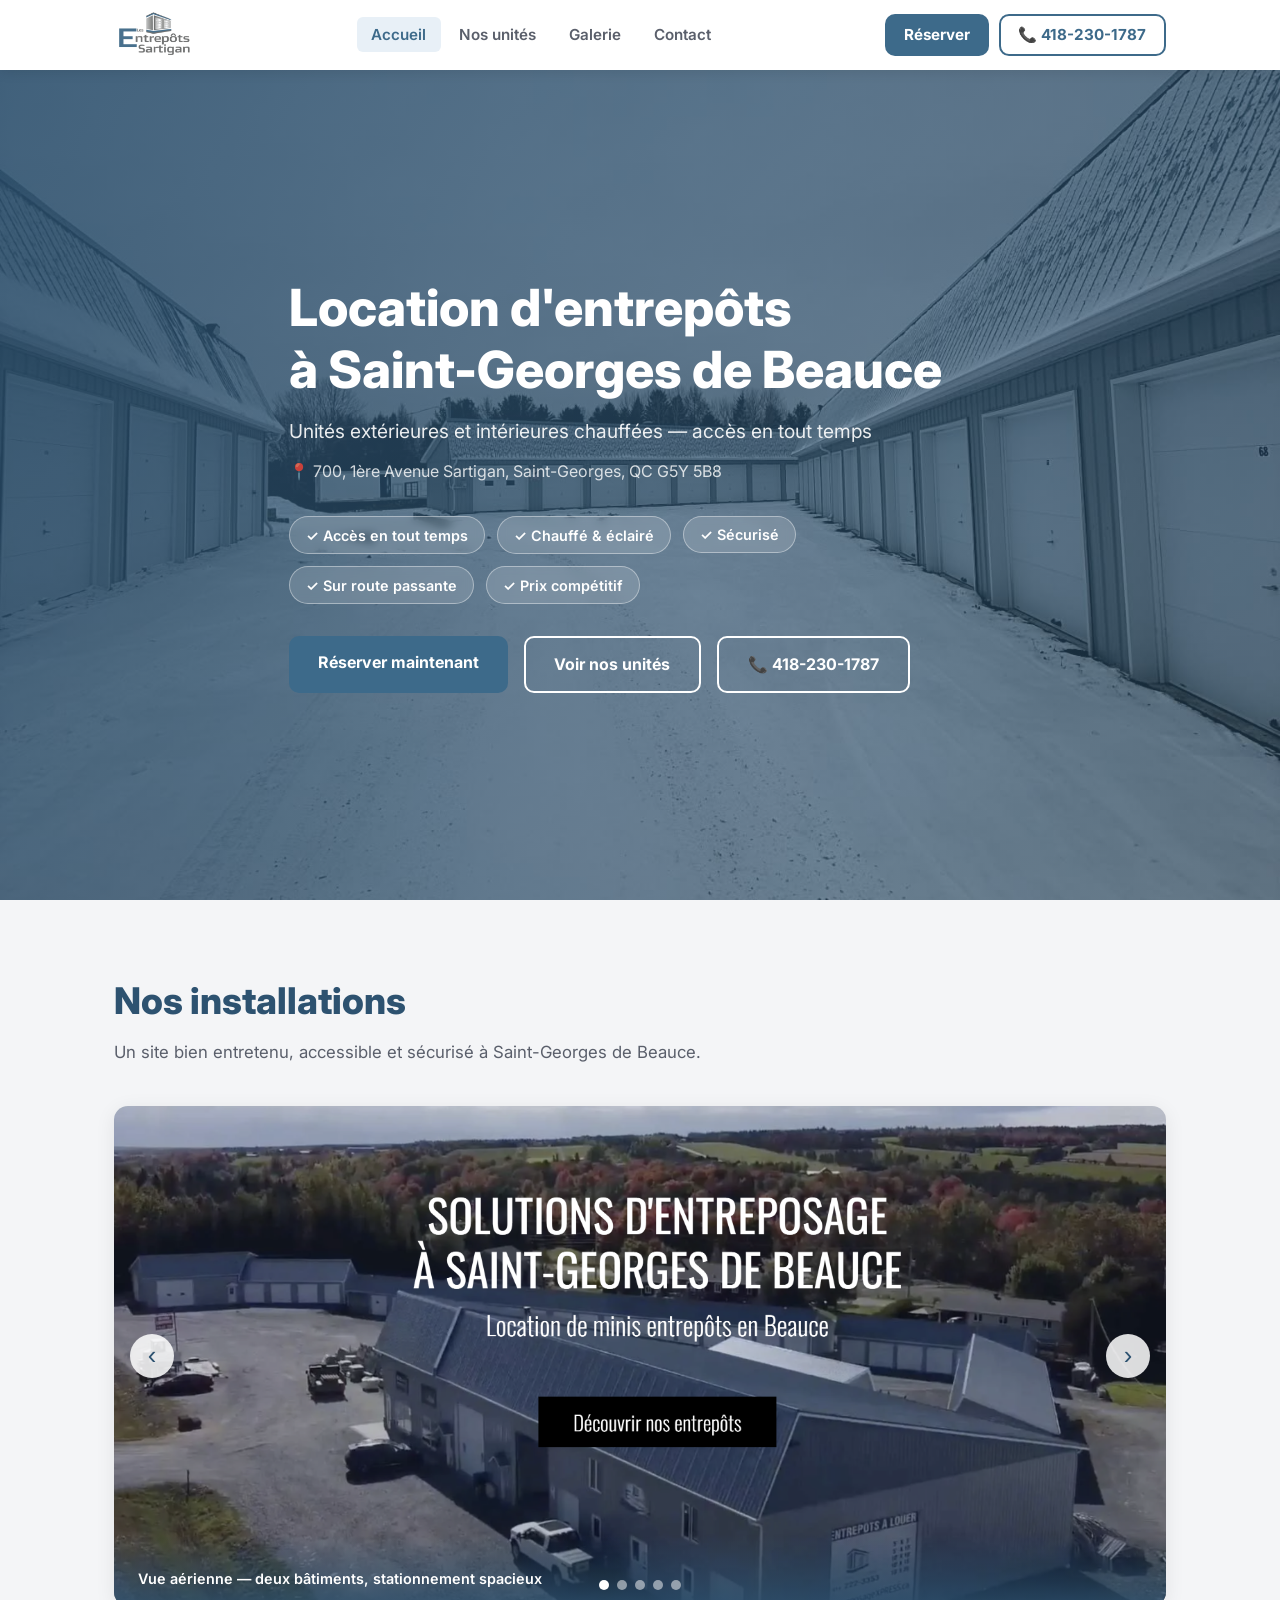
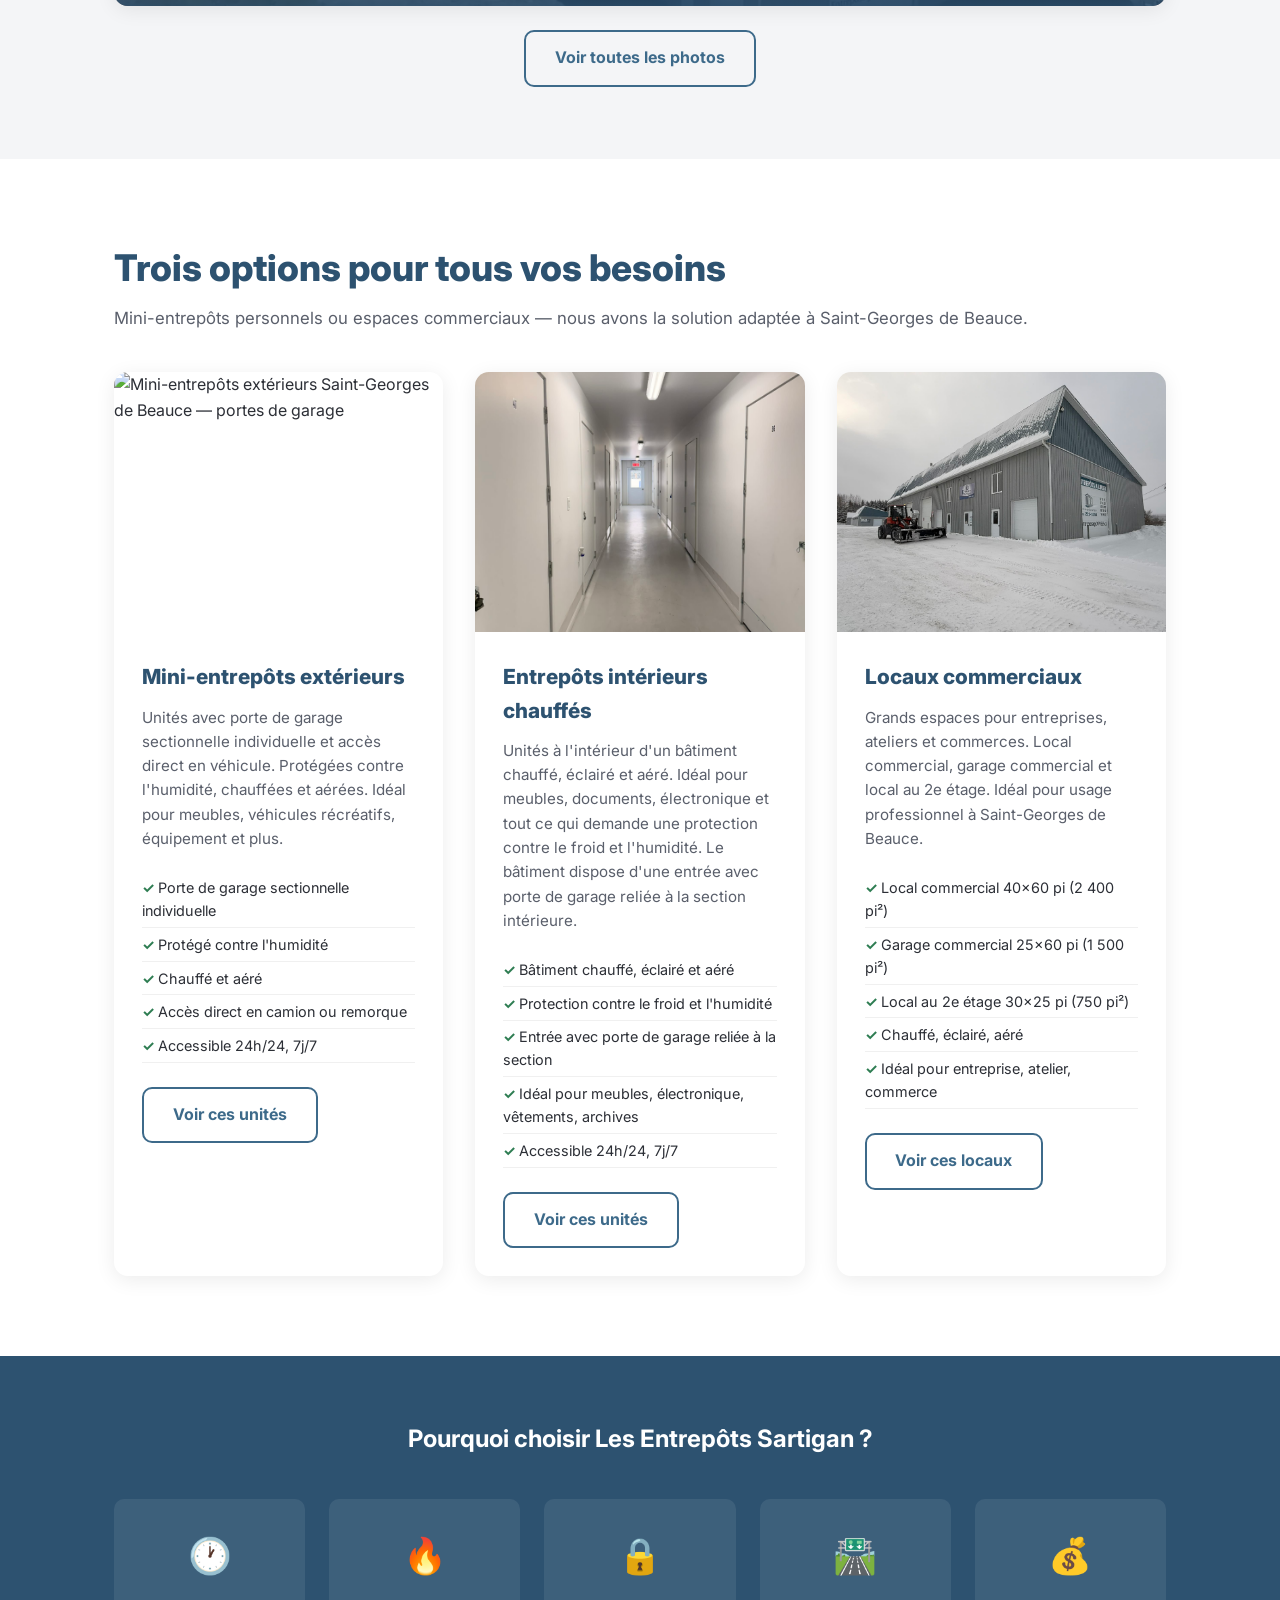
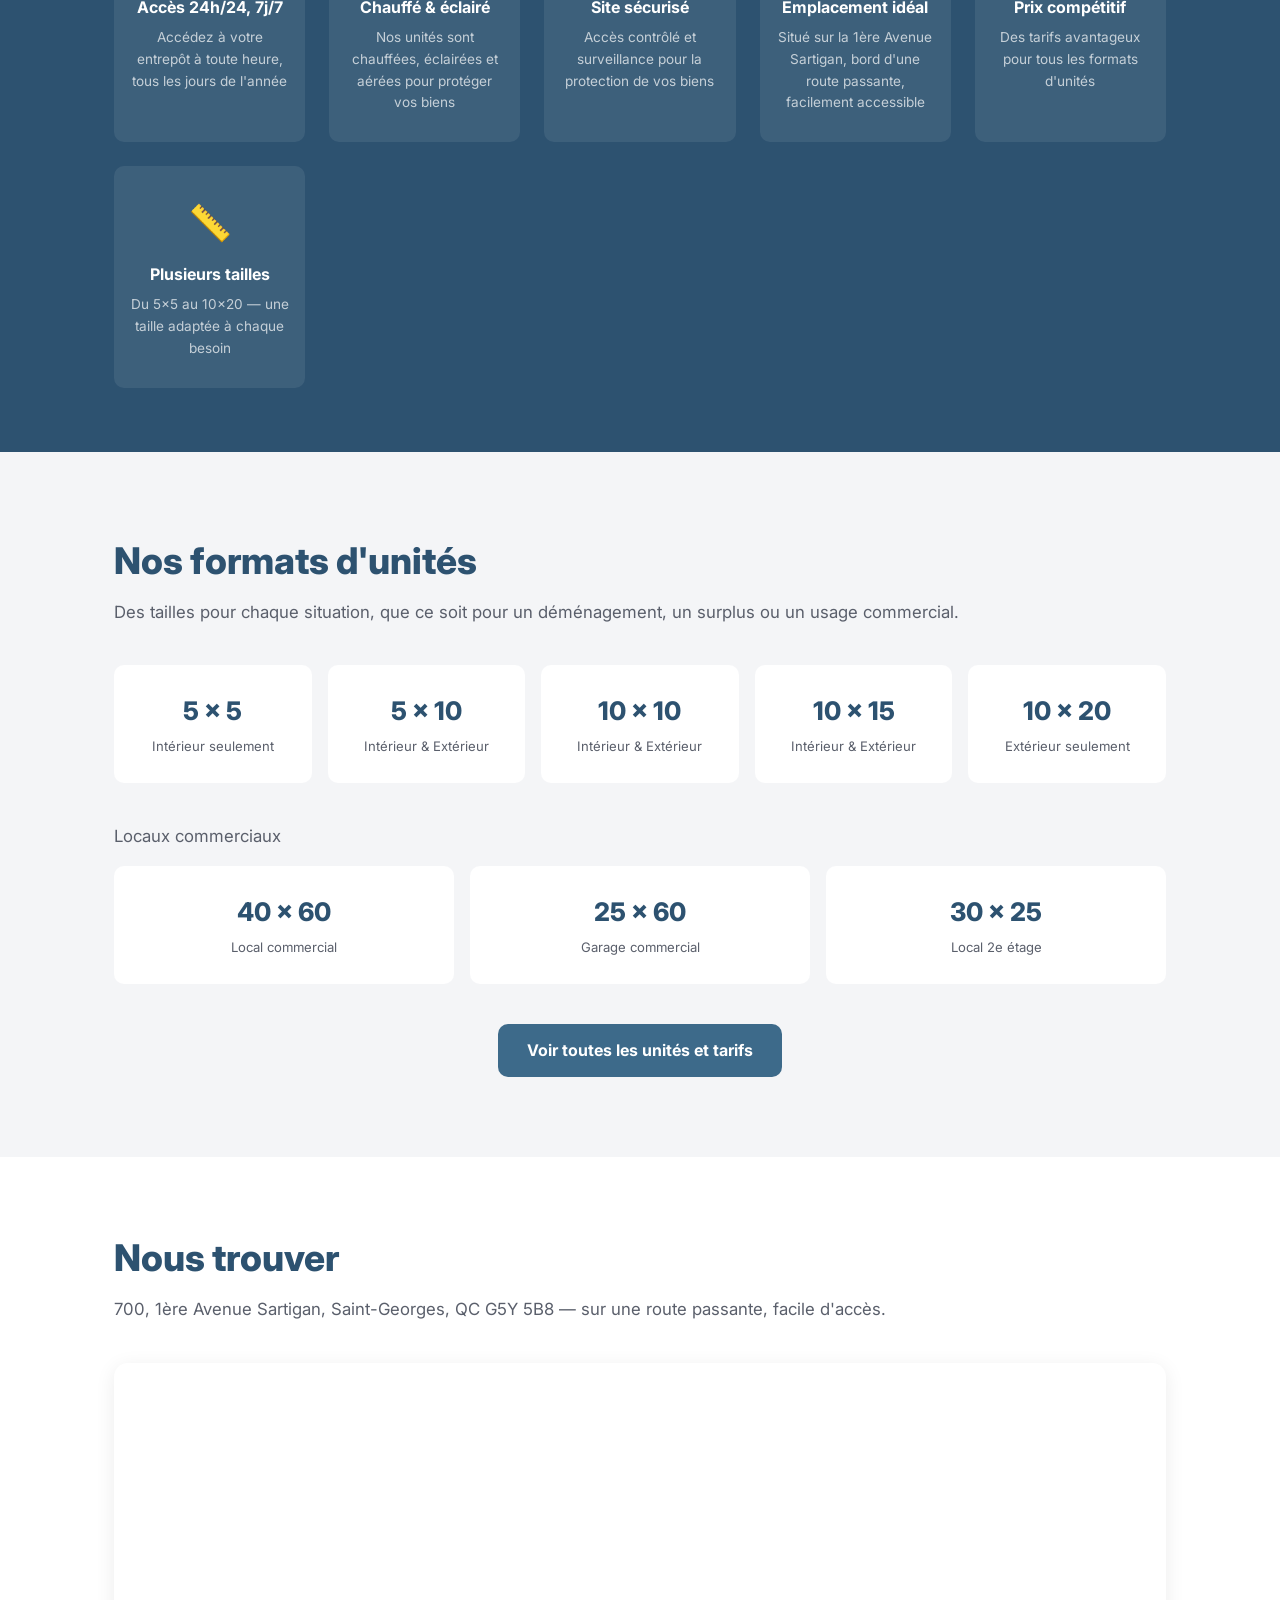
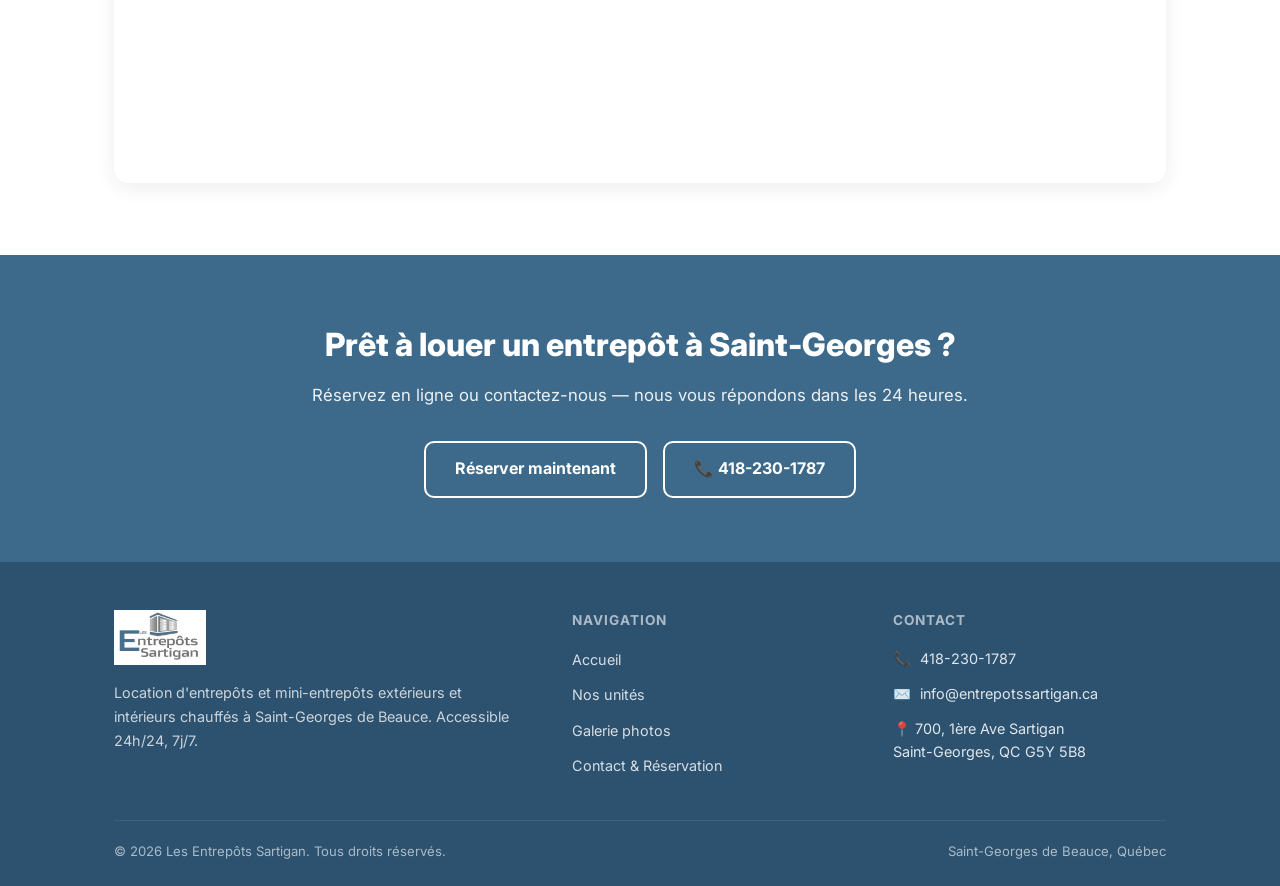
==== index.html @ 5867a17f "Update index.html" ====
<!DOCTYPE html>
<html lang="fr">
<head>
  <meta charset="UTF-8">
  <meta name="viewport" content="width=device-width, initial-scale=1.0">
  <title>Entrepôts à louer Saint-Georges de Beauce | Les Entrepôts Sartigan</title>
  <meta name="description" content="Location d'entrepôts et mini-entrepôts à Saint-Georges de Beauce. Unités extérieures et intérieures chauffées, accessibles 24h/24, 7j/7. Appelez le 418-230-1787.">
  <meta name="keywords" content="entrepôt Saint-Georges, mini entrepôt Beauce, entreposage Saint-Georges de Beauce, location entrepôt Beauce, self-storage Beauce, entrepôt chauffé Beauce">
  <script type="application/ld+json">
  {"@context":"https://schema.org","@type":"SelfStorage","name":"Les Entrepôts Sartigan","description":"Location d'entrepôts et mini-entrepôts extérieurs et intérieurs chauffés à Saint-Georges de Beauce, accessibles 24h/24.","url":"https://www.entrepotssartigan.ca","telephone":"+14182301787","email":"info@entrepotssartigan.ca","address":{"@type":"PostalAddress","streetAddress":"700, 1ère Avenue Sartigan","addressLocality":"Saint-Georges","addressRegion":"QC","postalCode":"G5Y 5B8","addressCountry":"CA"},"openingHoursSpecification":{"@type":"OpeningHoursSpecification","dayOfWeek":["Monday","Tuesday","Wednesday","Thursday","Friday","Saturday","Sunday"],"opens":"00:00","closes":"23:59"}}
  </script>
  <link rel="stylesheet" href="style.css">
  <link rel="preconnect" href="https://fonts.googleapis.com">
  <link href="https://fonts.googleapis.com/css2?family=Inter:wght@400;600;700;800&display=swap" rel="stylesheet">
</head>
<body>

<header>
  <nav class="navbar">
    <div class="container nav-inner">
      <a href="index.html"><img src="images/Logo.png" alt="Les Entrepôts Sartigan" class="logo"></a>
      <ul class="nav-links">
        <li><a href="index.html" class="active">Accueil</a></li>
        <li><a href="unites.html">Nos unités</a></li>
        <li><a href="galerie.html">Galerie</a></li>
        <li><a href="contact.html">Contact</a></li>
      </ul>
      <div class="nav-actions">
        <a href="reserver.html" class="btn-reserver">Réserver</a>
        <a href="tel:4182301787" class="btn-phone">📞 418-230-1787</a>
      </div>
    </div>
  </nav>
</header>

<!-- HERO -->
<section class="hero" style="background-image: url('images/entrepots-exterieurs.jpg')">
  <div class="hero-overlay"></div>
  <div class="container hero-content">
    <h1>Location d'entrepôts<br>à Saint-Georges de Beauce</h1>
    <p class="hero-sub">Unités extérieures et intérieures chauffées — accès en tout temps</p>
    <p class="hero-address">📍 700, 1ère Avenue Sartigan, Saint-Georges, QC G5Y 5B8</p>
    <div class="hero-badges">
      <span class="hero-badge">✓ Accès en tout temps</span>
      <span class="hero-badge">✓ Chauffé &amp; éclairé</span>
      <span class="hero-badge">✓ Sécurisé</span>
      <span class="hero-badge">✓ Sur route passante</span>
      <span class="hero-badge">✓ Prix compétitif</span>
    </div>
    <div class="hero-cta">
      <a href="reserver.html" class="btn btn-primary">Réserver maintenant</a>
      <a href="unites.html" class="btn btn-secondary">Voir nos unités</a>
      <a href="tel:4182301787" class="btn btn-secondary">📞 418-230-1787</a>
    </div>
  </div>
</section>

<!-- DIAPORAMA INSTALLATIONS -->
<section class="apercu-photos">
  <div class="container">
    <h2 class="section-title">Nos installations</h2>
    <p class="section-sub">Un site bien entretenu, accessible et sécurisé à Saint-Georges de Beauce.</p>
    <div class="slideshow">
      <div class="slideshow-track">
        <div class="slide active">
          <img src="images/batiment-drone.jpg" alt="Vue aérienne des Entrepôts Sartigan">
          <div class="slide-legende">Vue aérienne — deux bâtiments, stationnement spacieux</div>
        </div>
        <div class="slide">
          <img src="images/batiment-ete.jpg" alt="Entrepôts Sartigan extérieur été">
          <div class="slide-legende">Façade principale — portes de garage individuelles</div>
        </div>
        <div class="slide">
          <img src="images/batiment-hiver.jpg" alt="Entrepôts Sartigan hiver">
          <div class="slide-legende">Accès 24h/24, 7j/7</div>
        </div>
        <div class="slide">
          <img src="images/corridor-interieur.jpg" alt="Corridor intérieur entrepôts chauffés">
          <div class="slide-legende">Corridor intérieur — entrepôts chauffés et éclairés</div>
        </div>
        <div class="slide">
          <img src="images/entrepots-exterieurs.jpg" alt="Rangée de mini-entrepôts extérieurs">
          <div class="slide-legende">Rangée de mini-entrepôts extérieurs</div>
        </div>
      </div>
      <button class="slide-btn prev" aria-label="Photo précédente">&#8249;</button>
      <button class="slide-btn next" aria-label="Photo suivante">&#8250;</button>
      <div class="slide-dots">
        <span class="dot active"></span>
        <span class="dot"></span>
        <span class="dot"></span>
        <span class="dot"></span>
        <span class="dot"></span>
      </div>
    </div>
    <div style="text-align:center; margin-top:1.5rem;">
      <a href="galerie.html" class="btn btn-outline">Voir toutes les photos</a>
    </div>
  </div>
</section>

<!-- DEUX TYPES D'ENTREPÔTS -->
<section class="types-section">
  <div class="container">
    <h2 class="section-title">Trois options pour tous vos besoins</h2>
    <p class="section-sub">Mini-entrepôts personnels ou espaces commerciaux — nous avons la solution adaptée à Saint-Georges de Beauce.</p>
    <div class="types-grid" style="grid-template-columns: repeat(auto-fit, minmax(300px, 1fr))">

      <div class="type-card">
        <img src="images/batiment-ete.jpg" alt="Mini-entrepôts extérieurs Saint-Georges de Beauce — portes de garage">
        <div class="type-card-body">
          <h3>Mini-entrepôts extérieurs</h3>
          <p>Unités avec porte de garage sectionnelle individuelle et accès direct en véhicule. Protégées contre l'humidité, chauffées et aérées. Idéal pour meubles, véhicules récréatifs, équipement et plus.</p>
          <ul class="type-features">
            <li>Porte de garage sectionnelle individuelle</li>
            <li>Protégé contre l'humidité</li>
            <li>Chauffé et aéré</li>
            <li>Accès direct en camion ou remorque</li>
            <li>Accessible 24h/24, 7j/7</li>
          </ul>
          <a href="unites.html#exterieurs" class="btn btn-outline">Voir ces unités</a>
        </div>
      </div>

      <div class="type-card">
        <img src="images/entrepots-interieur.jpg" alt="Entrepôts intérieurs chauffés Saint-Georges de Beauce">
        <div class="type-card-body">
          <h3>Entrepôts intérieurs chauffés</h3>
          <p>Unités à l'intérieur d'un bâtiment chauffé, éclairé et aéré. Idéal pour meubles, documents, électronique et tout ce qui demande une protection contre le froid et l'humidité. Le bâtiment dispose d'une entrée avec porte de garage reliée à la section intérieure.</p>
          <ul class="type-features">
            <li>Bâtiment chauffé, éclairé et aéré</li>
            <li>Protection contre le froid et l'humidité</li>
            <li>Entrée avec porte de garage reliée à la section</li>
            <li>Idéal pour meubles, électronique, vêtements, archives</li>
            <li>Accessible 24h/24, 7j/7</li>
          </ul>
          <a href="unites.html#interieurs" class="btn btn-outline">Voir ces unités</a>
        </div>
      </div>

      <div class="type-card">
        <img src="images/batiment-commercial.jpg" alt="Locaux commerciaux Les Entrepôts Sartigan — Saint-Georges de Beauce">
        <div class="type-card-body">
          <h3>Locaux commerciaux</h3>
          <p>Grands espaces pour entreprises, ateliers et commerces. Local commercial, garage commercial et local au 2e étage. Idéal pour usage professionnel à Saint-Georges de Beauce.</p>
          <ul class="type-features">
            <li>Local commercial 40×60 pi (2 400 pi²)</li>
            <li>Garage commercial 25×60 pi (1 500 pi²)</li>
            <li>Local au 2e étage 30×25 pi (750 pi²)</li>
            <li>Chauffé, éclairé, aéré</li>
            <li>Idéal pour entreprise, atelier, commerce</li>
          </ul>
          <a href="unites.html#commerciaux" class="btn btn-outline">Voir ces locaux</a>
        </div>
      </div>

    </div>
  </div>
</section>

<!-- AVANTAGES -->
<section class="avantages">
  <p class="avantages-title">Pourquoi choisir Les Entrepôts Sartigan ?</p>
  <div class="container avantages-grid">
    <div class="avantage-item">
      <span class="avantage-icon">🕐</span>
      <h3>Accès 24h/24, 7j/7</h3>
      <p>Accédez à votre entrepôt à toute heure, tous les jours de l'année</p>
    </div>
    <div class="avantage-item">
      <span class="avantage-icon">🔥</span>
      <h3>Chauffé &amp; éclairé</h3>
      <p>Nos unités sont chauffées, éclairées et aérées pour protéger vos biens</p>
    </div>
    <div class="avantage-item">
      <span class="avantage-icon">🔒</span>
      <h3>Site sécurisé</h3>
      <p>Accès contrôlé et surveillance pour la protection de vos biens</p>
    </div>
    <div class="avantage-item">
      <span class="avantage-icon">🛣️</span>
      <h3>Emplacement idéal</h3>
      <p>Situé sur la 1ère Avenue Sartigan, bord d'une route passante, facilement accessible</p>
    </div>
    <div class="avantage-item">
      <span class="avantage-icon">💰</span>
      <h3>Prix compétitif</h3>
      <p>Des tarifs avantageux pour tous les formats d'unités</p>
    </div>
    <div class="avantage-item">
      <span class="avantage-icon">📏</span>
      <h3>Plusieurs tailles</h3>
      <p>Du 5×5 au 10×20 — une taille adaptée à chaque besoin</p>
    </div>
  </div>
</section>

<!-- APERÇU UNITÉS -->
<section class="apercu-unites">
  <div class="container">
    <h2 class="section-title">Nos formats d'unités</h2>
    <p class="section-sub">Des tailles pour chaque situation, que ce soit pour un déménagement, un surplus ou un usage commercial.</p>
    <div class="apercu-grid">
      <div class="apercu-card">
        <div class="taille">5 × 5</div>
        <div class="equiv">Intérieur seulement</div>
      </div>
      <div class="apercu-card">
        <div class="taille">5 × 10</div>
        <div class="equiv">Intérieur &amp; Extérieur</div>
      </div>
      <div class="apercu-card">
        <div class="taille">10 × 10</div>
        <div class="equiv">Intérieur &amp; Extérieur</div>
      </div>
      <div class="apercu-card">
        <div class="taille">10 × 15</div>
        <div class="equiv">Intérieur &amp; Extérieur</div>
      </div>
      <div class="apercu-card">
        <div class="taille">10 × 20</div>
        <div class="equiv">Extérieur seulement</div>
      </div>
    </div>

    <p class="section-sub" style="margin-top:2.5rem; margin-bottom:1rem;">Locaux commerciaux</p>
    <div class="apercu-grid">
      <div class="apercu-card">
        <div class="taille">40 × 60</div>
        <div class="equiv">Local commercial</div>
      </div>
      <div class="apercu-card">
        <div class="taille">25 × 60</div>
        <div class="equiv">Garage commercial</div>
      </div>
      <div class="apercu-card">
        <div class="taille">30 × 25</div>
        <div class="equiv">Local 2e étage</div>
      </div>
    </div>

    <div style="text-align:center; margin-top:2.5rem;">
      <a href="unites.html" class="btn btn-primary">Voir toutes les unités et tarifs</a>
    </div>
  </div>
</section>

<!-- CARTE -->
<section class="section-carte">
  <div class="container">
    <h2 class="section-title">Nous trouver</h2>
    <p class="section-sub">700, 1ère Avenue Sartigan, Saint-Georges, QC G5Y 5B8 — sur une route passante, facile d'accès.</p>
    <div class="map-container">
      <iframe
        title="Les Entrepôts Sartigan — 700 1ère Avenue Sartigan, Saint-Georges de Beauce"
        src="https://maps.google.com/maps?q=700+1ere+Avenue+Sartigan+Saint-Georges+Quebec&output=embed"
        width="100%" height="420" style="border:0;" allowfullscreen loading="lazy">
      </iframe>
    </div>
  </div>
</section>

<!-- CTA FINAL -->
<section class="cta-banner">
  <div class="container">
    <h2>Prêt à louer un entrepôt à Saint-Georges ?</h2>
    <p>Réservez en ligne ou contactez-nous — nous vous répondons dans les 24 heures.</p>
    <div class="cta-banner-btns">
      <a href="contact.html#reservation" class="btn btn-secondary">Réserver maintenant</a>
      <a href="tel:4182301787" class="btn btn-secondary">📞 418-230-1787</a>
    </div>
  </div>
</section>

<footer class="footer">
  <div class="container">
    <div class="footer-grid">
      <div>
        <img src="images/Logo.png" alt="Les Entrepôts Sartigan" class="footer-logo">
        <p class="footer-desc">Location d'entrepôts et mini-entrepôts extérieurs et intérieurs chauffés à Saint-Georges de Beauce. Accessible 24h/24, 7j/7.</p>
      </div>
      <div class="footer-col">
        <h4>Navigation</h4>
        <ul>
          <li><a href="index.html">Accueil</a></li>
          <li><a href="unites.html">Nos unités</a></li>
          <li><a href="galerie.html">Galerie photos</a></li>
          <li><a href="contact.html">Contact &amp; Réservation</a></li>
        </ul>
      </div>
      <div class="footer-col">
        <h4>Contact</h4>
        <div class="footer-contact-item">📞 <a href="tel:4182301787">418-230-1787</a></div>
        <div class="footer-contact-item">✉️ <a href="mailto:info@entrepotssartigan.ca">info@entrepotssartigan.ca</a></div>
        <div class="footer-contact-item">📍 700, 1ère Ave Sartigan<br>Saint-Georges, QC G5Y 5B8</div>
      </div>
    </div>
    <div class="footer-bottom">
      <span>© 2026 Les Entrepôts Sartigan. Tous droits réservés.</span>
      <span>Saint-Georges de Beauce, Québec</span>
    </div>
  </div>
</footer>

<script>
  // ---- DIAPORAMA ----
  const slides = document.querySelectorAll('.slide');
  const dots   = document.querySelectorAll('.dot');
  let current  = 0;
  let timer;

  function goTo(n) {
    slides[current].classList.remove('active');
    dots[current].classList.remove('active');
    current = (n + slides.length) % slides.length;
    slides[current].classList.add('active');
    dots[current].classList.add('active');
  }

  function autoPlay() {
    timer = setInterval(() => goTo(current + 1), 4500);
  }

  document.querySelector('.slide-btn.next').addEventListener('click', () => { clearInterval(timer); goTo(current + 1); autoPlay(); });
  document.querySelector('.slide-btn.prev').addEventListener('click', () => { clearInterval(timer); goTo(current - 1); autoPlay(); });
  dots.forEach((dot, i) => dot.addEventListener('click', () => { clearInterval(timer); goTo(i); autoPlay(); }));
  autoPlay();
</script>
</body>
</html>
---- style.css ----
/* ============================
   LES ENTREPÔTS SARTIGAN
   Couleurs: bleu #3d6a8a, gris #5a5f6b
   ============================ */

*, *::before, *::after { box-sizing: border-box; margin: 0; padding: 0; }

:root {
  --bleu:        #3d6a8a;
  --bleu-fonce:  #2d5270;
  --bleu-clair:  #e8f0f7;
  --gris:        #5a5f6b;
  --gris-clair:  #f4f5f7;
  --blanc:       #ffffff;
  --texte:       #2c2f36;
  --vert:        #2e7d52;
  --radius:      10px;
  --ombre:       0 4px 20px rgba(0,0,0,0.08);
}

html { scroll-behavior: smooth; }
body { font-family: 'Inter', sans-serif; color: var(--texte); line-height: 1.6; }
a { text-decoration: none; color: inherit; }
img { max-width: 100%; display: block; }

.container { max-width: 1100px; margin: 0 auto; padding: 0 1.5rem; }
.section-title { font-size: clamp(1.7rem, 3vw, 2.3rem); font-weight: 800; color: var(--bleu-fonce); margin-bottom: 0.5rem; }
.section-sub { color: var(--gris); font-size: 1.05rem; margin-bottom: 2.5rem; }

/* ---- BOUTONS ---- */
.btn {
  display: inline-block;
  padding: 0.85rem 1.8rem;
  border-radius: var(--radius);
  font-weight: 700;
  font-size: 1rem;
  cursor: pointer;
  transition: all 0.2s;
  text-align: center;
}
.btn-primary { background: var(--bleu); color: var(--blanc); }
.btn-primary:hover { background: var(--bleu-fonce); transform: translateY(-2px); box-shadow: 0 4px 12px rgba(61,106,138,0.35); }
.btn-secondary { background: transparent; color: var(--blanc); border: 2px solid var(--blanc); }
.btn-secondary:hover { background: var(--blanc); color: var(--bleu); }
.btn-outline { background: transparent; color: var(--bleu); border: 2px solid var(--bleu); }
.btn-outline:hover { background: var(--bleu); color: var(--blanc); }

/* ---- NAVBAR ---- */
.navbar {
  position: fixed; top: 0; left: 0; right: 0; z-index: 100;
  background: var(--blanc);
  box-shadow: 0 2px 12px rgba(0,0,0,0.1);
}
.nav-inner {
  display: flex; align-items: center; justify-content: space-between;
  height: 70px;
}
.logo { height: 50px; }
.nav-links { display: flex; gap: 0.25rem; list-style: none; }
.nav-links a {
  font-weight: 600; color: var(--gris); padding: 0.5rem 0.9rem;
  border-radius: 6px; transition: all 0.2s; font-size: 0.95rem;
}
.nav-links a:hover, .nav-links a.active { color: var(--bleu); background: var(--bleu-clair); }
.nav-actions { display: flex; align-items: center; gap: 0.6rem; }

.btn-reserver {
  background: var(--bleu); color: var(--blanc);
  padding: 0.55rem 1.2rem; border-radius: var(--radius);
  font-weight: 700; font-size: 0.95rem; transition: background 0.2s;
  white-space: nowrap;
}
.btn-reserver:hover { background: var(--bleu-fonce); }
.btn-phone {
  background: transparent; color: var(--bleu); border: 2px solid var(--bleu);
  padding: 0.45rem 1.1rem; border-radius: var(--radius);
  font-weight: 700; font-size: 0.95rem; transition: all 0.2s;
  white-space: nowrap;
}
.btn-phone:hover { background: var(--bleu); color: var(--blanc); }

/* ---- HERO ---- */
.hero {
  position: relative; min-height: 100vh;
  background-size: cover; background-position: center;
  display: flex; align-items: center; padding-top: 70px;
}
.hero-overlay {
  position: absolute; inset: 0;
  background: linear-gradient(135deg, rgba(45,82,112,0.88) 0%, rgba(45,82,112,0.45) 100%);
}
.hero-content { position: relative; z-index: 1; color: var(--blanc); max-width: 750px; }
.hero-content h1 { font-size: clamp(2rem, 5vw, 3.2rem); font-weight: 800; line-height: 1.2; margin-bottom: 1rem; }
.hero-sub { font-size: 1.2rem; margin-bottom: 0.75rem; opacity: 0.9; }
.hero-address { font-size: 1rem; opacity: 0.8; margin-bottom: 2rem; }
.hero-cta { display: flex; gap: 1rem; flex-wrap: wrap; }

/* ---- BADGES HERO ---- */
.hero-badges {
  display: flex; flex-wrap: wrap; gap: 0.75rem; margin-bottom: 2rem;
}
.hero-badge {
  background: rgba(255,255,255,0.15); border: 1px solid rgba(255,255,255,0.4);
  color: var(--blanc); padding: 0.4rem 1rem; border-radius: 20px;
  font-size: 0.9rem; font-weight: 600; backdrop-filter: blur(4px);
}

/* ---- DIAPORAMA INSTALLATIONS ---- */
.apercu-photos { padding: 4.5rem 0; background: var(--gris-clair); }

.slideshow {
  position: relative;
  border-radius: 14px;
  overflow: hidden;
  box-shadow: var(--ombre);
}
.slideshow-track { position: relative; height: 500px; }

.slide {
  position: absolute; inset: 0;
  opacity: 0; transition: opacity 0.7s ease;
  pointer-events: none;
}
.slide.active { opacity: 1; pointer-events: auto; }
.slide img { width: 100%; height: 100%; object-fit: cover; display: block; }

.slide-legende {
  position: absolute; bottom: 0; left: 0; right: 0;
  background: linear-gradient(to top, rgba(45,82,112,0.82) 0%, transparent 100%);
  color: var(--blanc); font-size: 0.9rem; font-weight: 600;
  padding: 2rem 1.5rem 1rem;
}

.slide-btn {
  position: absolute; top: 50%; transform: translateY(-50%);
  background: rgba(255,255,255,0.85); border: none; border-radius: 50%;
  width: 44px; height: 44px; font-size: 1.6rem; line-height: 1;
  cursor: pointer; color: var(--bleu-fonce); z-index: 5;
  transition: background 0.2s; display: flex; align-items: center; justify-content: center;
}
.slide-btn:hover { background: var(--blanc); }
.slide-btn.prev { left: 1rem; }
.slide-btn.next { right: 1rem; }

.slide-dots {
  position: absolute; bottom: 1rem; left: 50%; transform: translateX(-50%);
  display: flex; gap: 0.5rem; z-index: 5;
}
.dot {
  width: 10px; height: 10px; border-radius: 50%;
  background: rgba(255,255,255,0.5); cursor: pointer; transition: background 0.2s;
}
.dot.active { background: var(--blanc); }

@media (max-width: 768px) {
  .slideshow-track { height: 280px; }
}

/* ---- CARTE ACCUEIL ---- */
.section-carte { padding: 4.5rem 0; background: var(--blanc); }

/* ---- TYPES D'ENTREPÔTS ---- */
.types-section { padding: 5rem 0; background: var(--blanc); }
.types-grid { display: grid; grid-template-columns: 1fr 1fr; gap: 2rem; }
.type-card {
  border-radius: 14px; overflow: hidden;
  box-shadow: var(--ombre); transition: transform 0.2s, box-shadow 0.2s;
}
.type-card:hover { transform: translateY(-4px); box-shadow: 0 12px 30px rgba(0,0,0,0.12); }
.type-card img { width: 100%; height: 260px; object-fit: cover; }
.type-card-body { padding: 1.75rem; }
.type-card-body h3 { font-size: 1.3rem; font-weight: 800; color: var(--bleu-fonce); margin-bottom: 0.75rem; }
.type-card-body p { color: var(--gris); margin-bottom: 1.25rem; font-size: 0.95rem; }
.type-features { list-style: none; margin-bottom: 1.5rem; }
.type-features li { padding: 0.3rem 0; font-size: 0.9rem; border-bottom: 1px solid #f0f0f0; }
.type-features li::before { content: "✓ "; color: var(--vert); font-weight: 700; }

/* ---- AVANTAGES ---- */
.avantages { background: var(--bleu-fonce); padding: 4rem 0; }
.avantages-title { color: var(--blanc); text-align: center; margin-bottom: 2.5rem; font-size: 1.5rem; font-weight: 700; }
.avantages-grid { display: grid; grid-template-columns: repeat(auto-fit, minmax(180px, 1fr)); gap: 1.5rem; }
.avantage-item { text-align: center; padding: 1.75rem 1rem; background: rgba(255,255,255,0.08); border-radius: var(--radius); }
.avantage-icon { font-size: 2.2rem; display: block; margin-bottom: 0.75rem; }
.avantage-item h3 { color: var(--blanc); font-size: 1rem; margin-bottom: 0.4rem; }
.avantage-item p { color: rgba(255,255,255,0.7); font-size: 0.85rem; }

/* ---- SECTION APERÇU UNITÉS (accueil) ---- */
.apercu-unites { background: var(--gris-clair); padding: 5rem 0; }
.apercu-grid { display: grid; grid-template-columns: repeat(auto-fit, minmax(180px, 1fr)); gap: 1rem; }
.apercu-card {
  background: var(--blanc); border-radius: var(--radius);
  padding: 1.5rem 1.25rem; text-align: center;
  border: 2px solid transparent; transition: all 0.2s;
}
.apercu-card:hover { border-color: var(--bleu); }
.apercu-card .taille { font-size: 1.6rem; font-weight: 800; color: var(--bleu-fonce); }
.apercu-card .equiv { font-size: 0.82rem; color: var(--gris); margin-top: 0.25rem; }

/* ---- BANNIÈRE CTA ---- */
.cta-banner { background: var(--bleu); padding: 4rem 0; text-align: center; color: var(--blanc); }
.cta-banner h2 { font-size: clamp(1.5rem, 3vw, 2rem); font-weight: 800; margin-bottom: 0.75rem; }
.cta-banner p { opacity: 0.9; margin-bottom: 2rem; font-size: 1.05rem; }
.cta-banner-btns { display: flex; gap: 1rem; justify-content: center; flex-wrap: wrap; }

/* ============================
   PAGE: NOS UNITÉS
   ============================ */
.page-hero {
  background: var(--bleu-fonce); padding: 7rem 0 3rem;
  color: var(--blanc); text-align: center;
}
.page-hero h1 { font-size: clamp(1.8rem, 4vw, 2.8rem); font-weight: 800; margin-bottom: 0.5rem; }
.page-hero p { opacity: 0.85; font-size: 1.05rem; }

.unites-section { padding: 5rem 0; }
.unites-section:nth-child(even) { background: var(--gris-clair); }

.type-header {
  display: flex; align-items: center; gap: 1rem;
  margin-bottom: 0.5rem;
}
.type-badge {
  background: var(--bleu-clair); color: var(--bleu);
  padding: 0.3rem 1rem; border-radius: 20px;
  font-size: 0.85rem; font-weight: 700; white-space: nowrap;
}
.type-badge.chauffee { background: #fff3e0; color: #e65100; }

.unites-grid { display: grid; grid-template-columns: repeat(auto-fit, minmax(200px, 1fr)); gap: 1.5rem; margin-top: 2rem; }

.unite-card {
  background: var(--blanc); border-radius: var(--radius);
  padding: 1.75rem 1.5rem; border: 2px solid transparent;
  display: flex; flex-direction: column; transition: all 0.2s;
  position: relative; box-shadow: var(--ombre);
}
.unite-card:hover { border-color: var(--bleu); transform: translateY(-4px); }
.unite-card.populaire { border-color: var(--bleu); }
.badge-populaire {
  position: absolute; top: -12px; left: 50%; transform: translateX(-50%);
  background: var(--bleu); color: var(--blanc);
  padding: 0.25rem 1rem; border-radius: 20px;
  font-size: 0.8rem; font-weight: 700; white-space: nowrap;
}
.unite-type { font-size: 0.75rem; font-weight: 600; color: var(--gris); text-transform: uppercase; letter-spacing: 0.05em; margin-bottom: 0.4rem; }
.unite-size { font-size: 1.9rem; font-weight: 800; color: var(--bleu-fonce); }
.unite-sqft { font-size: 0.85rem; color: var(--gris); margin-bottom: 0.25rem; }
.unite-equiv { font-size: 0.88rem; color: var(--texte); font-style: italic; margin-bottom: 1.25rem; background: var(--gris-clair); padding: 0.4rem 0.75rem; border-radius: 6px; }
.unite-prix { font-size: 1.5rem; font-weight: 800; color: var(--bleu); margin-bottom: 0.2rem; }
.unite-prix-note { font-size: 0.78rem; color: var(--gris); margin-bottom: 1.25rem; }
.unite-details { list-style: none; flex-grow: 1; margin-bottom: 1.5rem; }
.unite-details li { padding: 0.3rem 0; font-size: 0.88rem; border-bottom: 1px solid #f0f0f0; }
.unite-details li::before { content: "✓ "; color: var(--vert); font-weight: 700; }
.btn-unite { background: var(--bleu); color: var(--blanc); width: 100%; text-align: center; padding: 0.75rem; border-radius: var(--radius); font-weight: 700; transition: background 0.2s; }
.btn-unite:hover { background: var(--bleu-fonce); }

/* Guide de taille */
.guide-taille { background: var(--blanc); padding: 4rem 0; }
.guide-table { width: 100%; border-collapse: collapse; margin-top: 1.5rem; font-size: 0.95rem; }
.guide-table th { background: var(--bleu-fonce); color: var(--blanc); padding: 1rem 1.25rem; text-align: left; }
.guide-table td { padding: 0.9rem 1.25rem; border-bottom: 1px solid #e8eaed; }
.guide-table tr:nth-child(even) td { background: var(--gris-clair); }
.guide-table .taille-col { font-weight: 700; color: var(--bleu-fonce); }

/* ============================
   FORMULAIRE DE RÉSERVATION
   ============================ */
.reservation-section { background: var(--bleu-clair); padding: 5rem 0; }
.reservation-inner { display: grid; grid-template-columns: 1fr 1.4fr; gap: 4rem; align-items: start; }
.reservation-info h2 { color: var(--bleu-fonce); }
.reservation-info p { color: var(--gris); margin: 1rem 0 2rem; }
.resa-contact-item { display: flex; align-items: center; gap: 0.75rem; margin-bottom: 1.25rem; }
.resa-contact-item span:first-child { font-size: 1.4rem; }
.resa-contact-item a { color: var(--bleu); font-weight: 600; font-size: 1.05rem; }
.resa-contact-item a:hover { text-decoration: underline; }

.form-card {
  background: var(--blanc); border-radius: 14px;
  padding: 2.5rem; box-shadow: var(--ombre);
}
.form-card h3 { font-size: 1.3rem; font-weight: 800; color: var(--bleu-fonce); margin-bottom: 1.5rem; }
.form-group { margin-bottom: 1.25rem; }
.form-group label { display: block; font-weight: 600; font-size: 0.9rem; color: var(--gris); margin-bottom: 0.4rem; }
.form-group input, .form-group select, .form-group textarea {
  width: 100%; padding: 0.75rem 1rem;
  border: 2px solid #e0e3e8; border-radius: var(--radius);
  font-size: 0.95rem; font-family: inherit; color: var(--texte);
  transition: border-color 0.2s;
}
.form-group input:focus, .form-group select:focus, .form-group textarea:focus {
  outline: none; border-color: var(--bleu);
}
.form-group textarea { height: 110px; resize: vertical; }
.form-row { display: grid; grid-template-columns: 1fr 1fr; gap: 1rem; }
.form-submit { width: 100%; padding: 1rem; background: var(--bleu); color: var(--blanc); border: none; border-radius: var(--radius); font-size: 1rem; font-weight: 700; cursor: pointer; transition: background 0.2s; margin-top: 0.5rem; }
.form-submit:hover { background: var(--bleu-fonce); }
.form-note { font-size: 0.8rem; color: var(--gris); text-align: center; margin-top: 0.75rem; }

/* ============================
   PAGE: GALERIE
   ============================ */
.galerie-section { padding: 5rem 0; }
.galerie-grid {
  display: grid;
  grid-template-columns: repeat(3, 1fr);
  gap: 1rem;
}
.galerie-grid img {
  width: 100%; height: 280px; object-fit: cover;
  border-radius: var(--radius); transition: transform 0.3s;
  cursor: pointer;
}
.galerie-grid img:hover { transform: scale(1.02); }
.galerie-grid .large { grid-column: span 2; }
.galerie-grid .large img { height: 380px; }

/* ============================
   PAGE: CONTACT
   ============================ */
.contact-section { padding: 5rem 0; }
.contact-grid { display: grid; grid-template-columns: 1fr 1.2fr; gap: 3rem; }
.contact-infos h2 { color: var(--bleu-fonce); margin-bottom: 1rem; }
.contact-infos > p { color: var(--gris); margin-bottom: 2rem; font-size: 1.05rem; }
.contact-item { display: flex; gap: 1rem; margin-bottom: 1.75rem; align-items: flex-start; }
.contact-icon-box {
  width: 48px; height: 48px; background: var(--bleu-clair);
  border-radius: 10px; display: flex; align-items: center; justify-content: center;
  font-size: 1.3rem; flex-shrink: 0;
}
.contact-item-text strong { display: block; font-size: 0.85rem; color: var(--gris); text-transform: uppercase; letter-spacing: 0.05em; margin-bottom: 0.2rem; }
.contact-item-text a, .contact-item-text span { font-size: 1rem; color: var(--texte); font-weight: 600; }
.contact-item-text a:hover { color: var(--bleu); }

.horaires-box {
  background: var(--gris-clair); border-radius: var(--radius);
  padding: 1.5rem; margin-top: 2rem;
}
.horaires-box h3 { font-size: 1rem; color: var(--bleu-fonce); margin-bottom: 1rem; }
.horaire-row { display: flex; justify-content: space-between; padding: 0.4rem 0; border-bottom: 1px solid #e0e3e8; font-size: 0.9rem; }
.horaire-row:last-child { border-bottom: none; }
.dispo { color: var(--vert); font-weight: 700; }

.map-container { border-radius: 14px; overflow: hidden; box-shadow: var(--ombre); }
.map-container iframe { width: 100%; height: 420px; border: none; display: block; }

/* ============================
   FOOTER
   ============================ */
.footer { background: var(--bleu-fonce); color: var(--blanc); padding: 3rem 0 1.5rem; }
.footer-grid { display: grid; grid-template-columns: 1.5fr 1fr 1fr; gap: 3rem; margin-bottom: 2rem; }
.footer-logo { height: 55px; margin-bottom: 1rem; }
.footer-desc { font-size: 0.9rem; opacity: 0.75; line-height: 1.7; }
.footer-col h4 { font-size: 0.85rem; text-transform: uppercase; letter-spacing: 0.08em; opacity: 0.6; margin-bottom: 1rem; }
.footer-col ul { list-style: none; }
.footer-col ul li { margin-bottom: 0.6rem; }
.footer-col ul li a { opacity: 0.8; font-size: 0.9rem; transition: opacity 0.2s; }
.footer-col ul li a:hover { opacity: 1; text-decoration: underline; }
.footer-contact-item { display: flex; align-items: center; gap: 0.6rem; margin-bottom: 0.75rem; font-size: 0.9rem; opacity: 0.85; }
.footer-contact-item a { color: var(--blanc); }
.footer-bottom { border-top: 1px solid rgba(255,255,255,0.15); padding-top: 1.25rem; display: flex; justify-content: space-between; align-items: center; font-size: 0.82rem; opacity: 0.6; flex-wrap: wrap; gap: 0.5rem; }

/* ============================
   RESPONSIVE
   ============================ */
@media (max-width: 900px) {
  .types-grid { grid-template-columns: 1fr; }
  .reservation-inner { grid-template-columns: 1fr; }
  .contact-grid { grid-template-columns: 1fr; }
  .footer-grid { grid-template-columns: 1fr 1fr; }
  .galerie-grid { grid-template-columns: 1fr 1fr; }
  .galerie-grid .large { grid-column: span 1; }
  .galerie-grid .large img { height: 280px; }
}

@media (max-width: 768px) {
  .nav-links { display: none; }
  .hero-content h1 { font-size: 1.9rem; }
  .footer-grid { grid-template-columns: 1fr; }
  .form-row { grid-template-columns: 1fr; }
}

@media (max-width: 480px) {
  .hero-cta { flex-direction: column; }
  .unites-grid { grid-template-columns: 1fr; }
  .galerie-grid { grid-template-columns: 1fr; }
  .cta-banner-btns { flex-direction: column; align-items: center; }
}
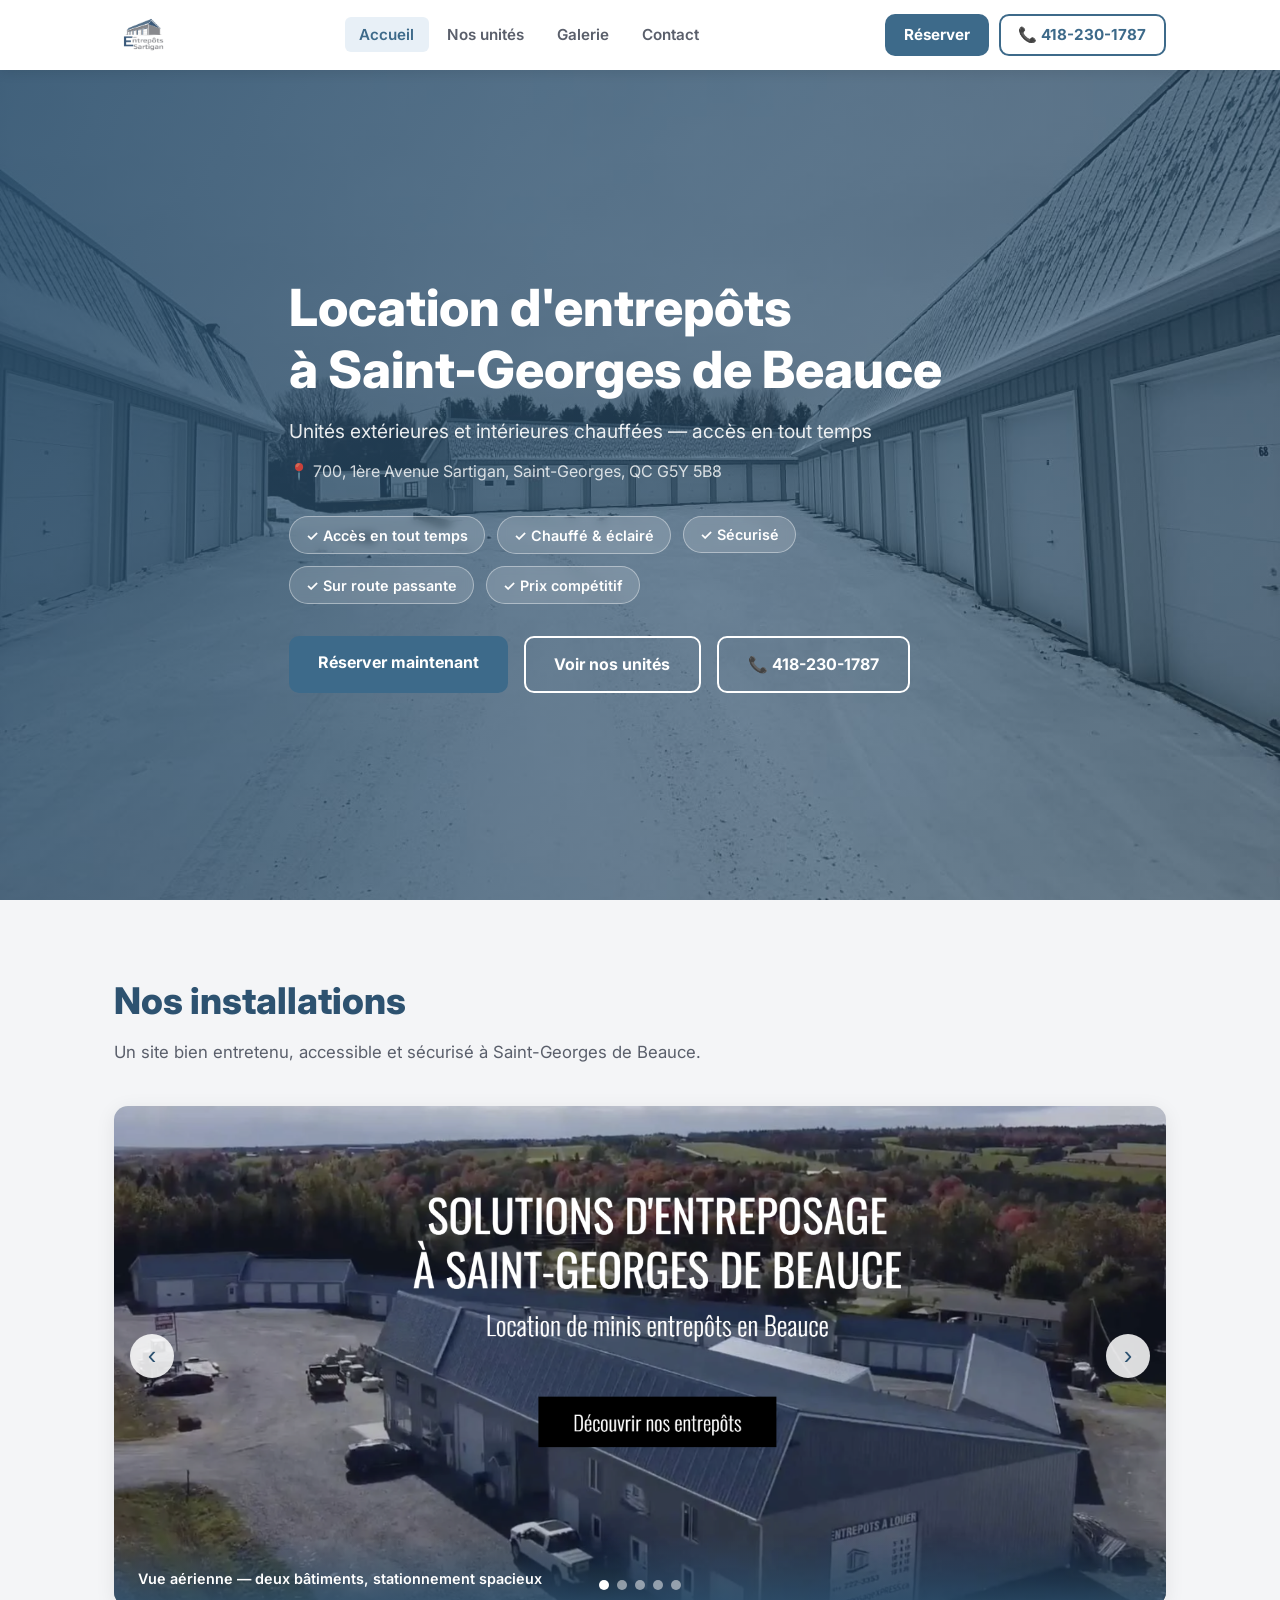
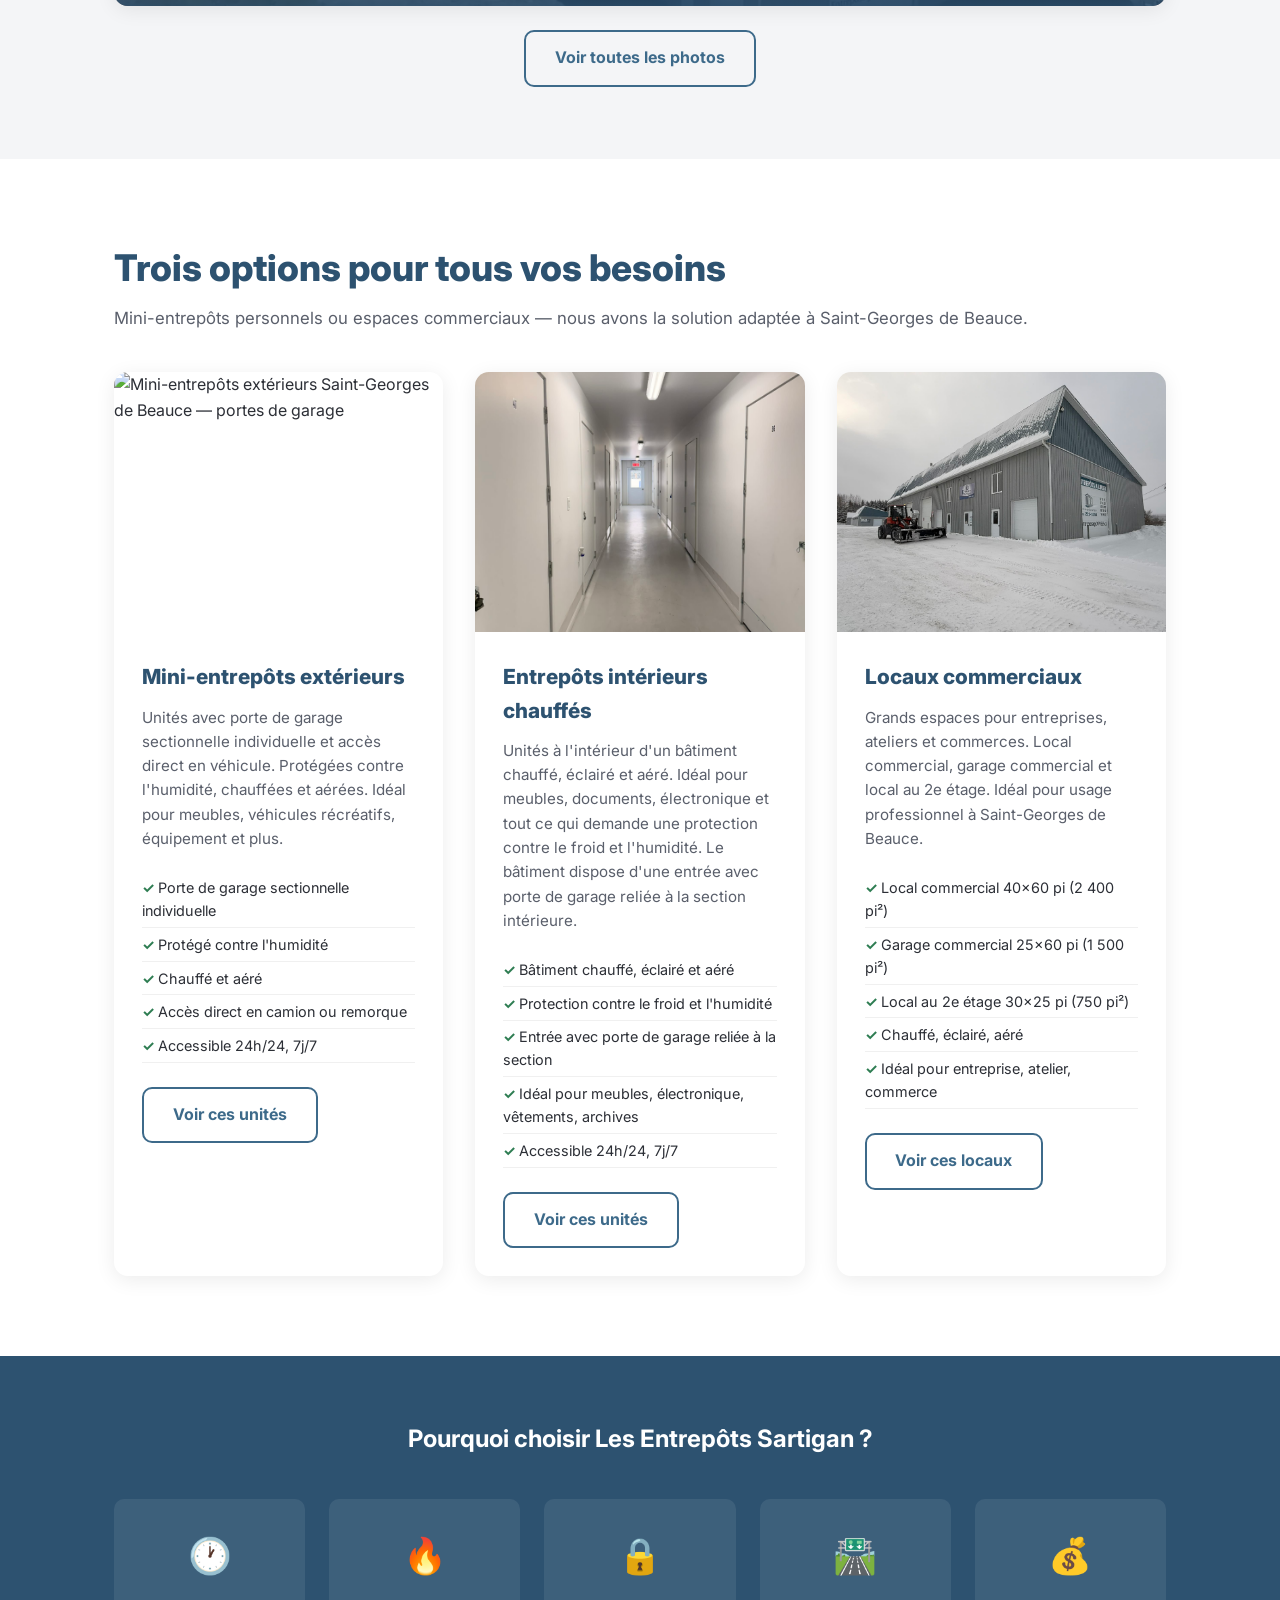
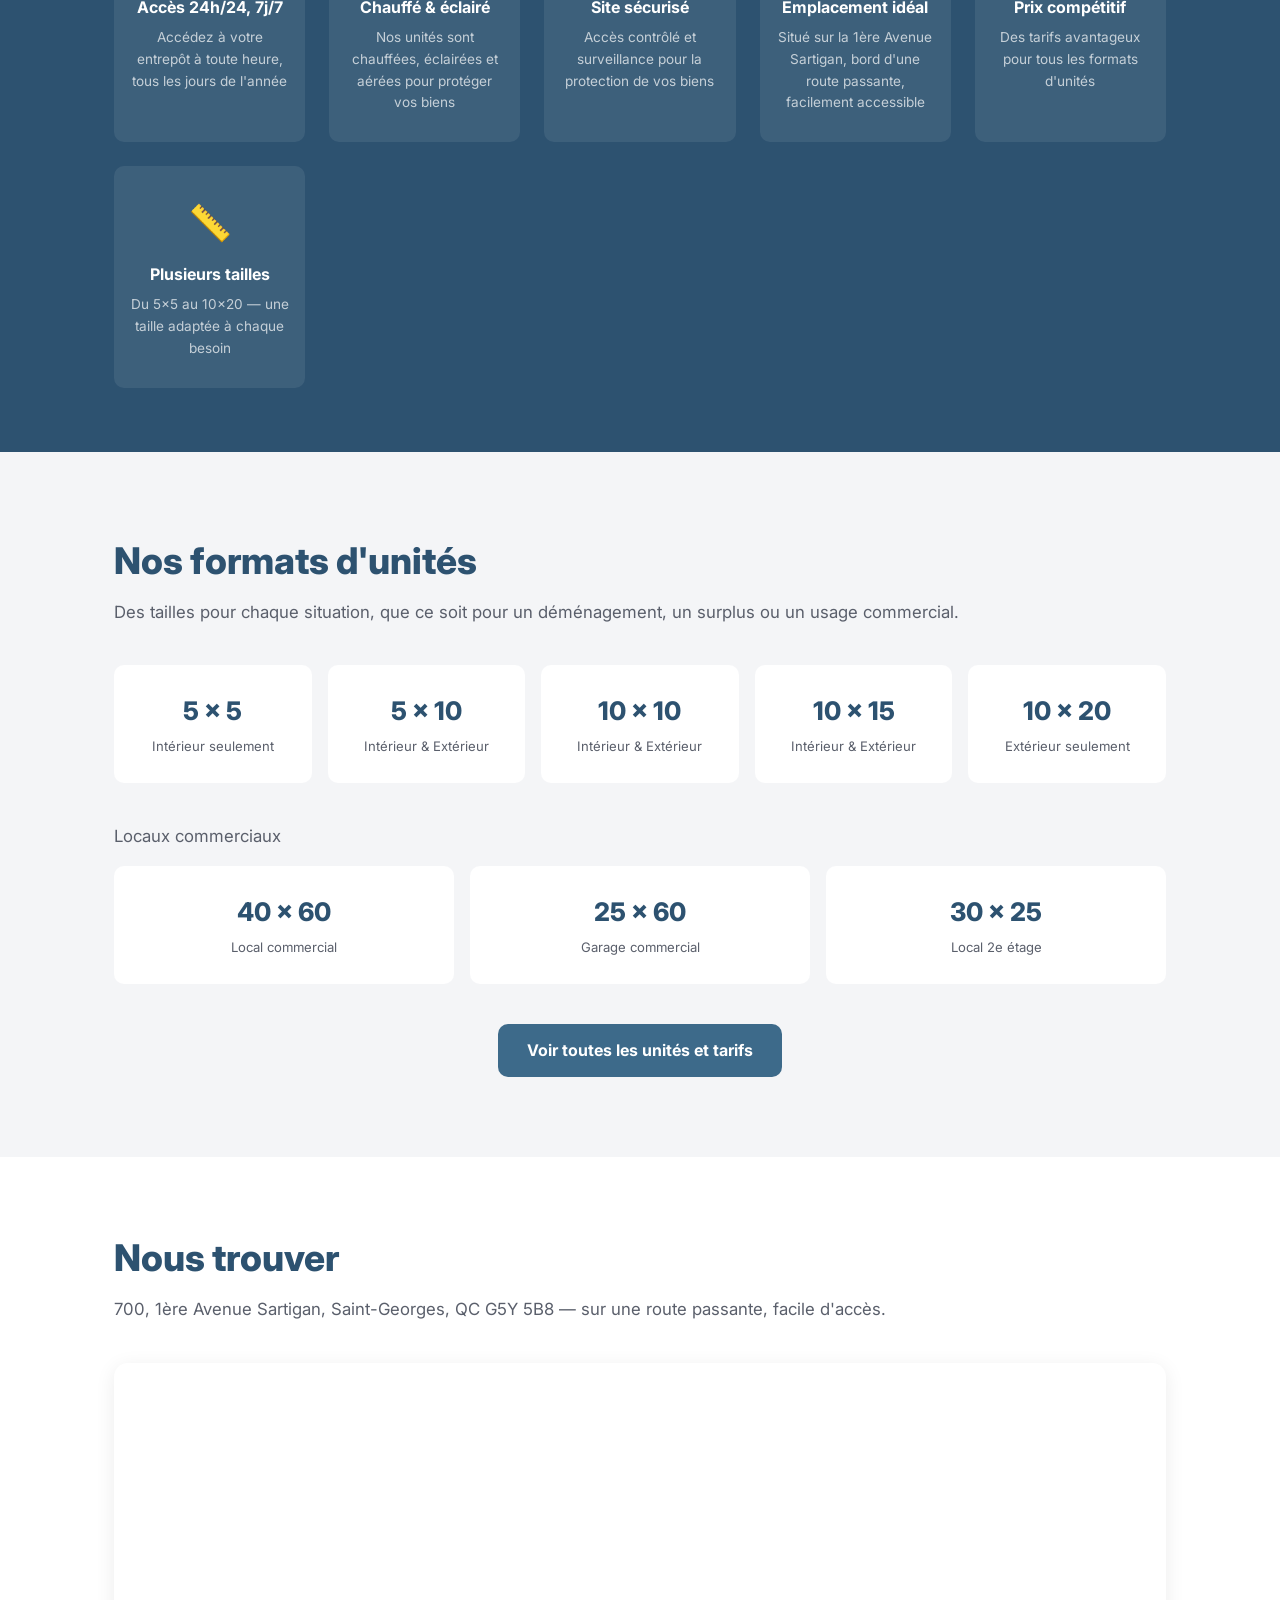
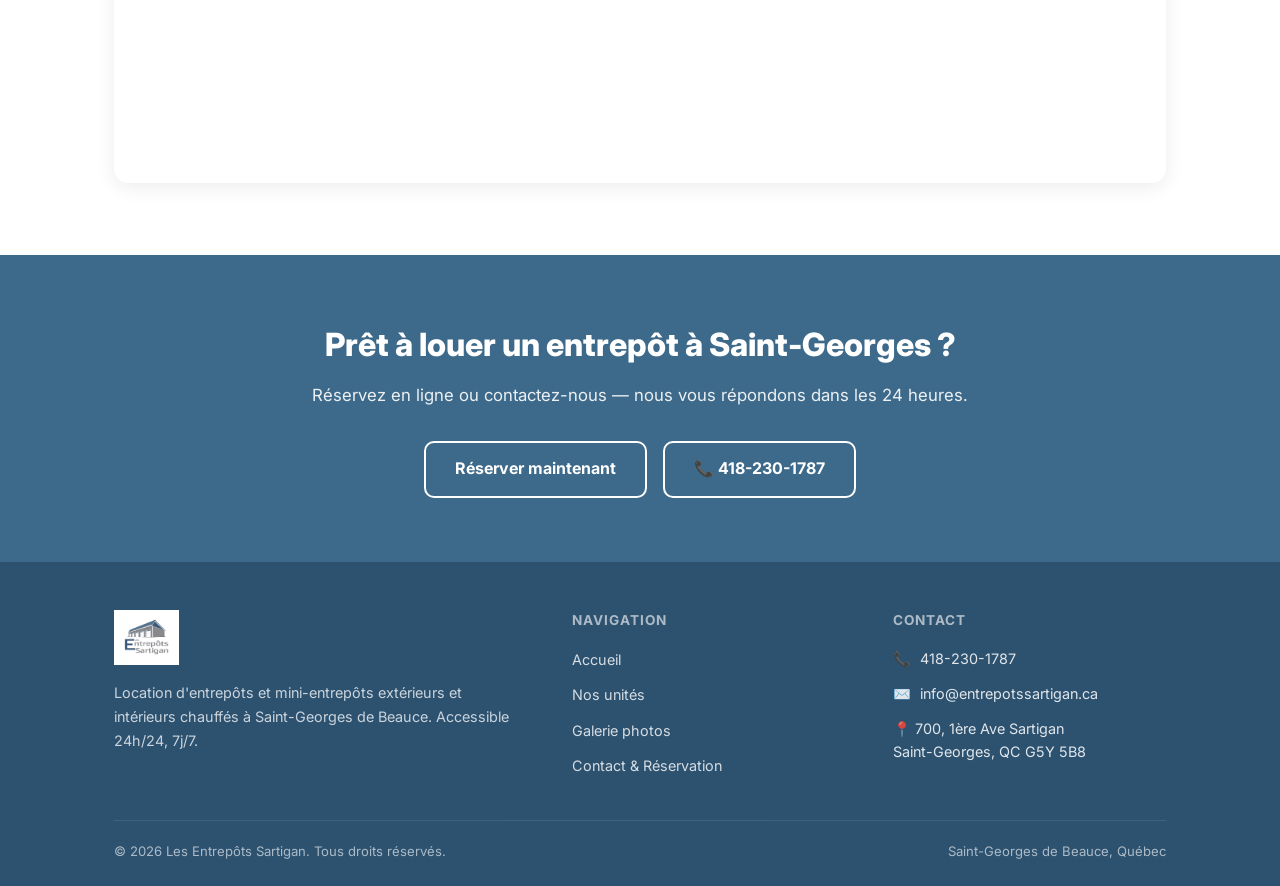
==== commit 74566a5b: "Nouveau logo remplacé sur toutes les pages Co-Authored-By: Claude Sonnet 4.6 <noreply@anthropic.com>" ====
--- a/index.html
+++ b/index.html
@@ -18,7 +18,7 @@
 <header>
   <nav class="navbar">
     <div class="container nav-inner">
-      <a href="index.html"><img src="images/Logo.png" alt="Les Entrepôts Sartigan" class="logo"></a>
+      <a href="index.html"><img src="images/NouveauxLogo.png" alt="Les Entrepôts Sartigan" class="logo"></a>
       <ul class="nav-links">
         <li><a href="index.html" class="active">Accueil</a></li>
         <li><a href="unites.html">Nos unités</a></li>
@@ -276,7 +276,7 @@
   <div class="container">
     <div class="footer-grid">
       <div>
-        <img src="images/Logo.png" alt="Les Entrepôts Sartigan" class="footer-logo">
+        <img src="images/NouveauxLogo.png" alt="Les Entrepôts Sartigan" class="footer-logo">
         <p class="footer-desc">Location d'entrepôts et mini-entrepôts extérieurs et intérieurs chauffés à Saint-Georges de Beauce. Accessible 24h/24, 7j/7.</p>
       </div>
       <div class="footer-col">
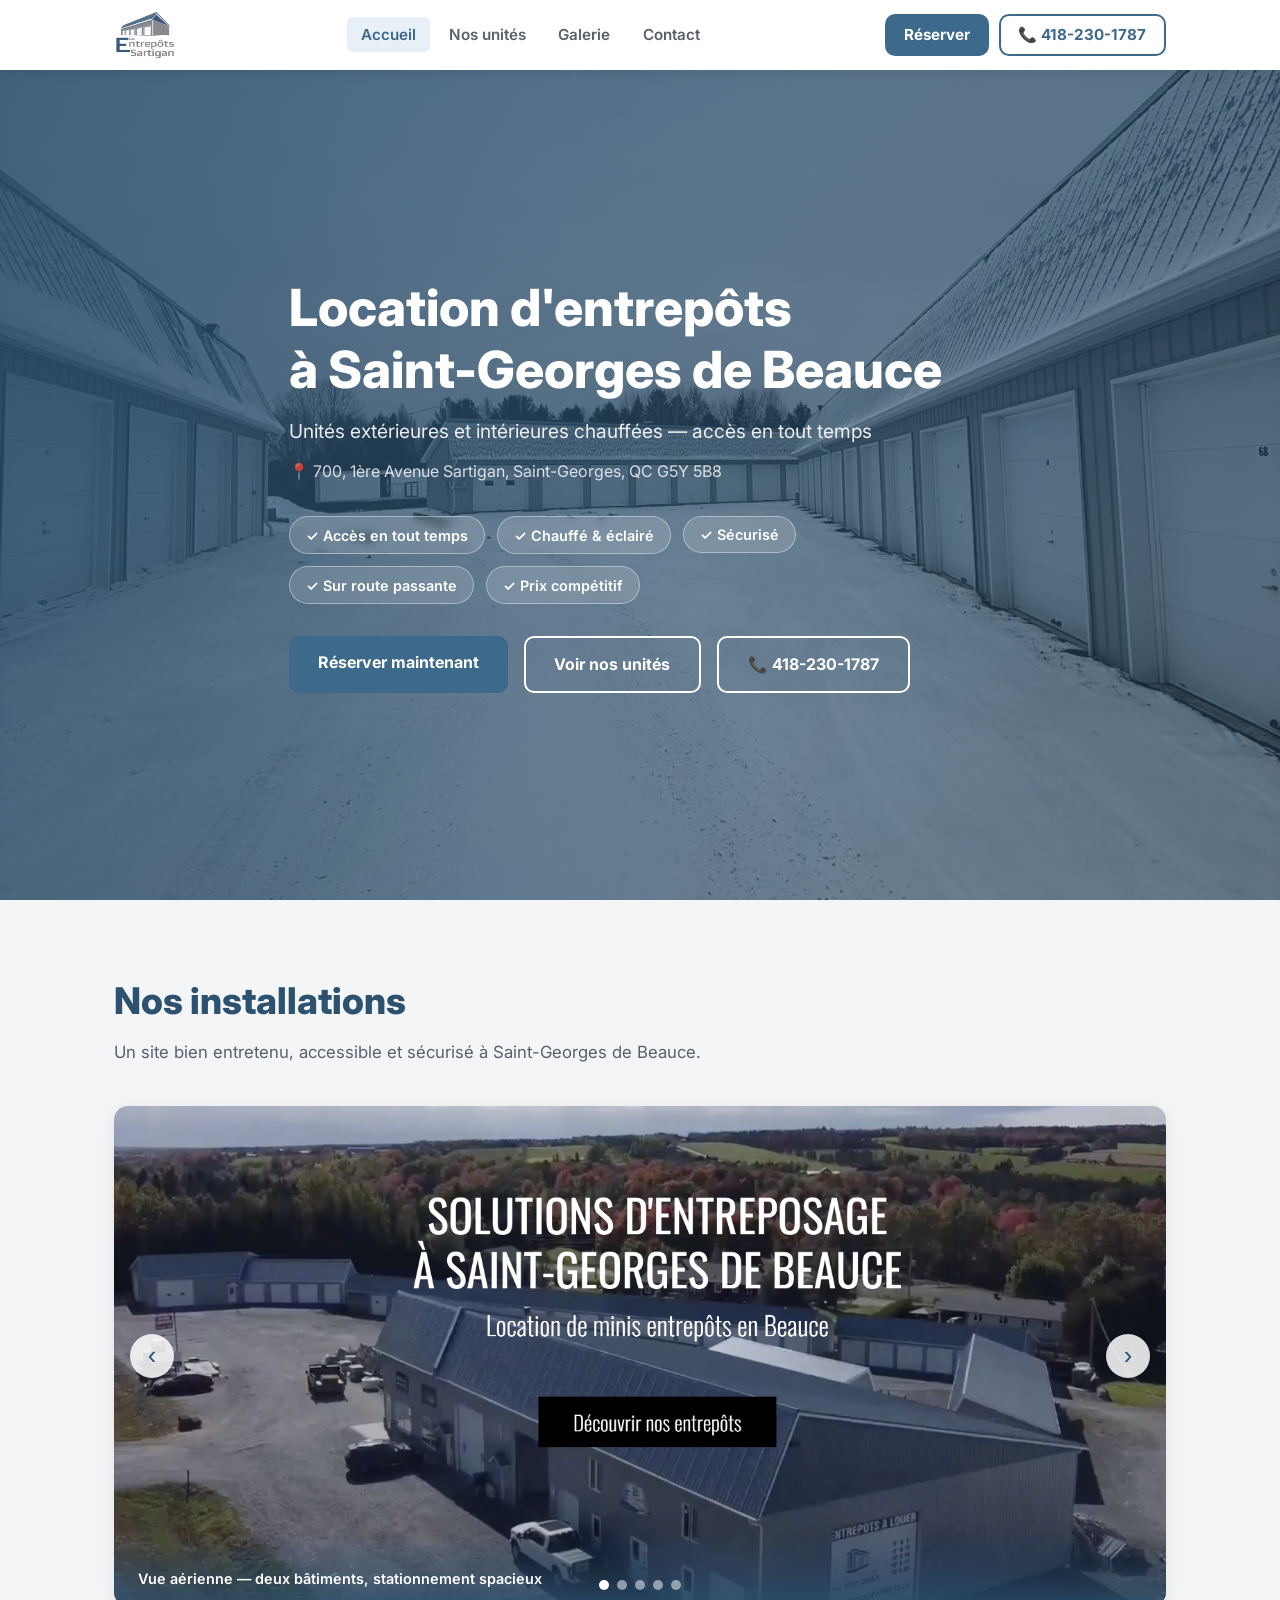
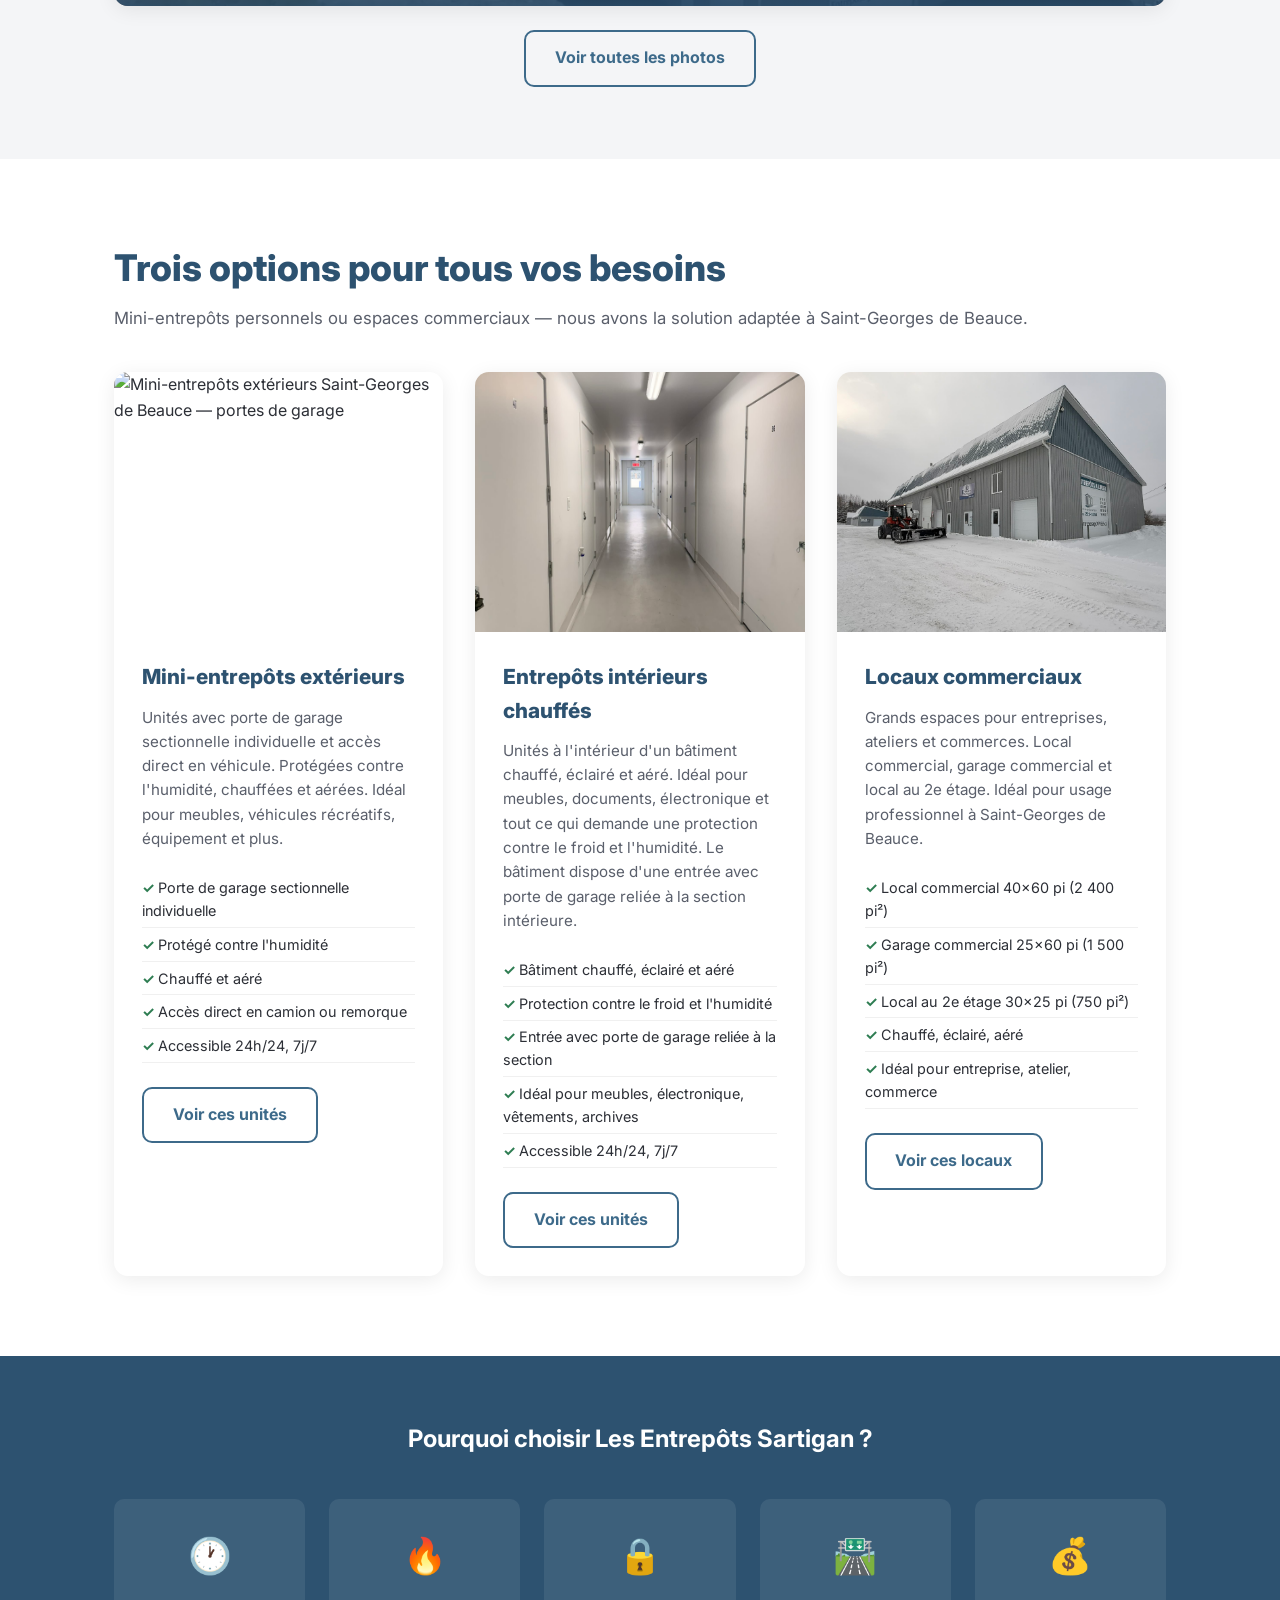
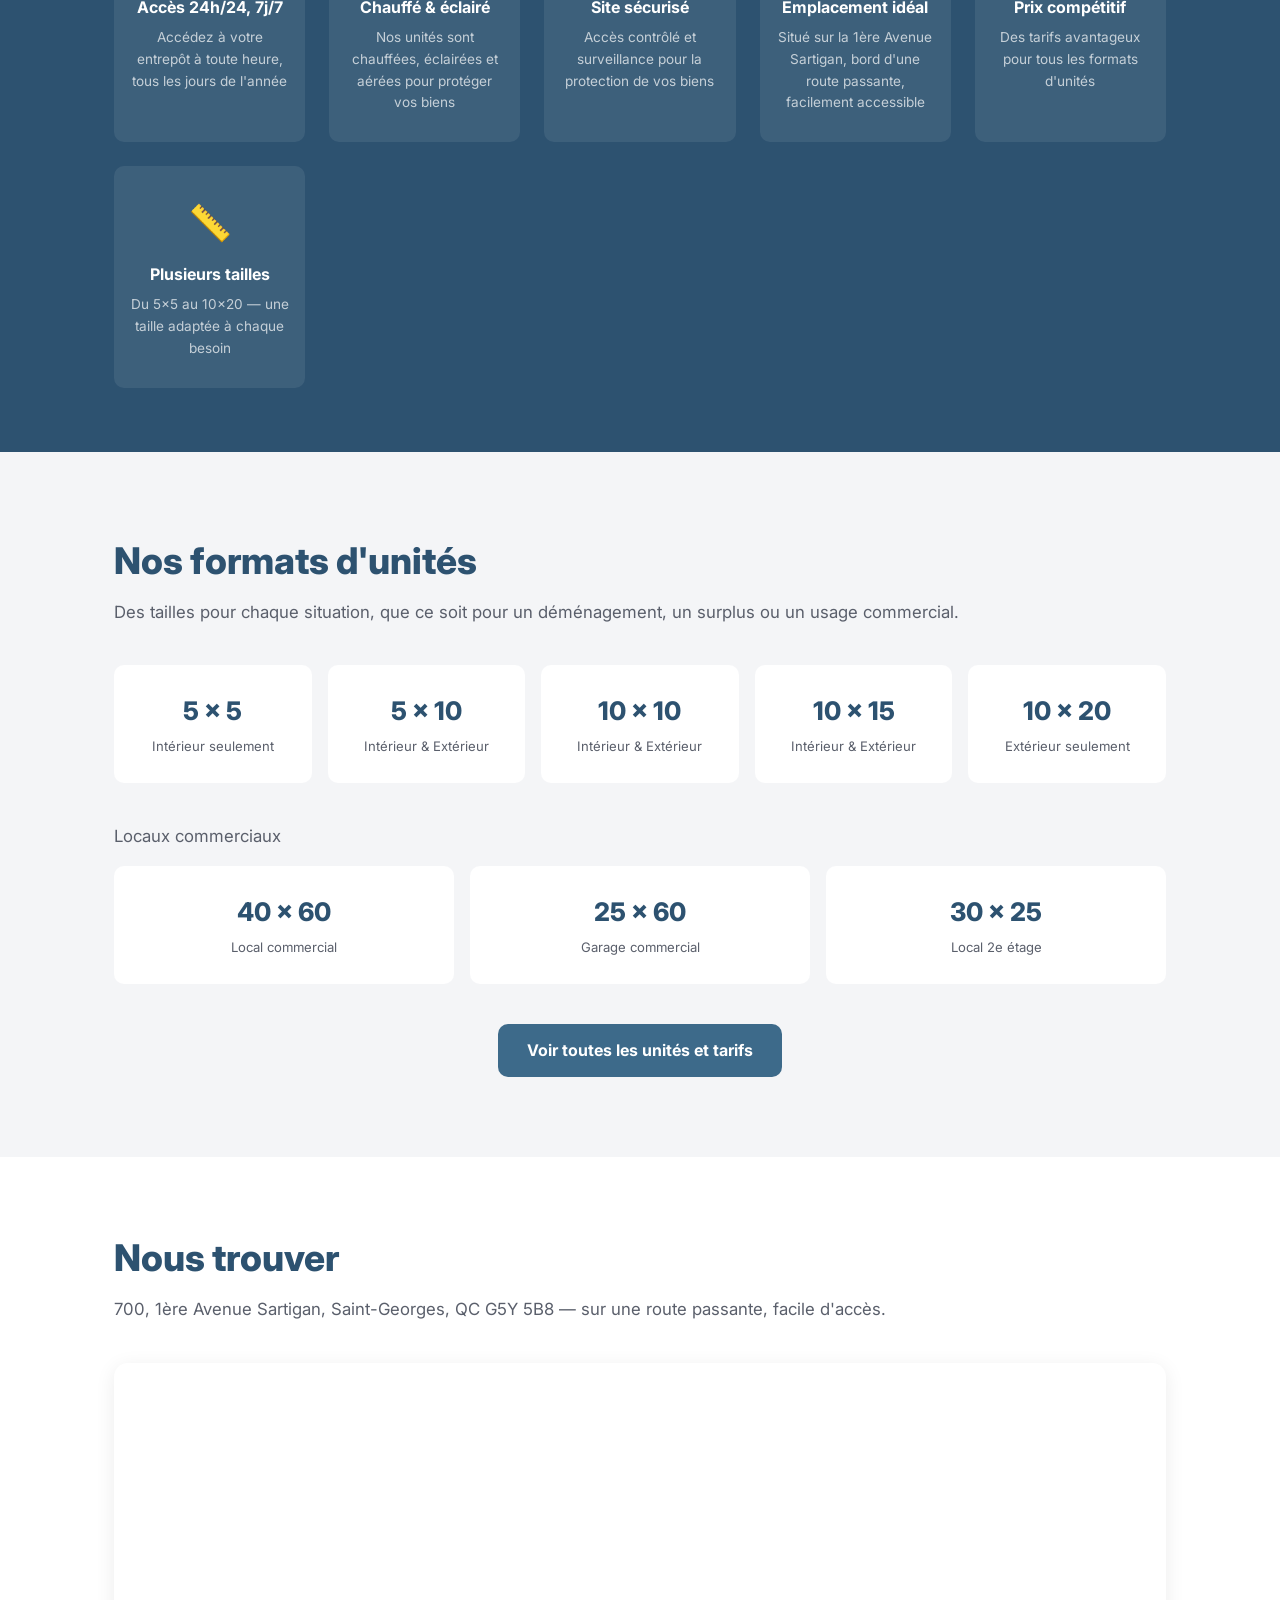
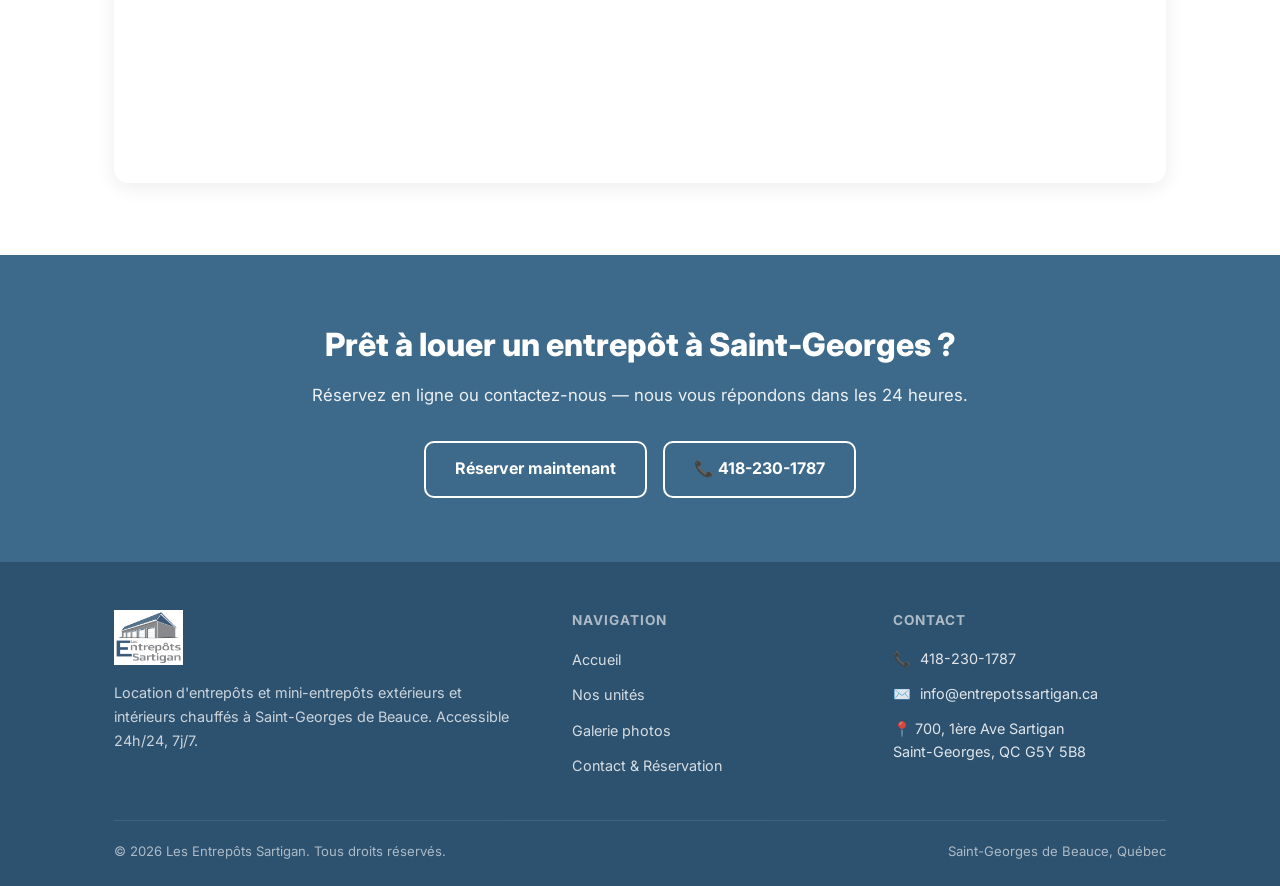
==== commit 9c11dd1c: "logo nouveau" ====
--- a/index.html
+++ b/index.html
@@ -18,7 +18,7 @@
 <header>
   <nav class="navbar">
     <div class="container nav-inner">
-      <a href="index.html"><img src="images/NouveauxLogo.png" alt="Les Entrepôts Sartigan" class="logo"></a>
+      <a href="index.html"><img src="images/LogoActuel.png" alt="Les Entrepôts Sartigan" class="logo"></a>
       <ul class="nav-links">
         <li><a href="index.html" class="active">Accueil</a></li>
         <li><a href="unites.html">Nos unités</a></li>
@@ -276,7 +276,7 @@
   <div class="container">
     <div class="footer-grid">
       <div>
-        <img src="images/NouveauxLogo.png" alt="Les Entrepôts Sartigan" class="footer-logo">
+        <img src="images/LogoActuel.png" alt="Les Entrepôts Sartigan" class="footer-logo">
         <p class="footer-desc">Location d'entrepôts et mini-entrepôts extérieurs et intérieurs chauffés à Saint-Georges de Beauce. Accessible 24h/24, 7j/7.</p>
       </div>
       <div class="footer-col">
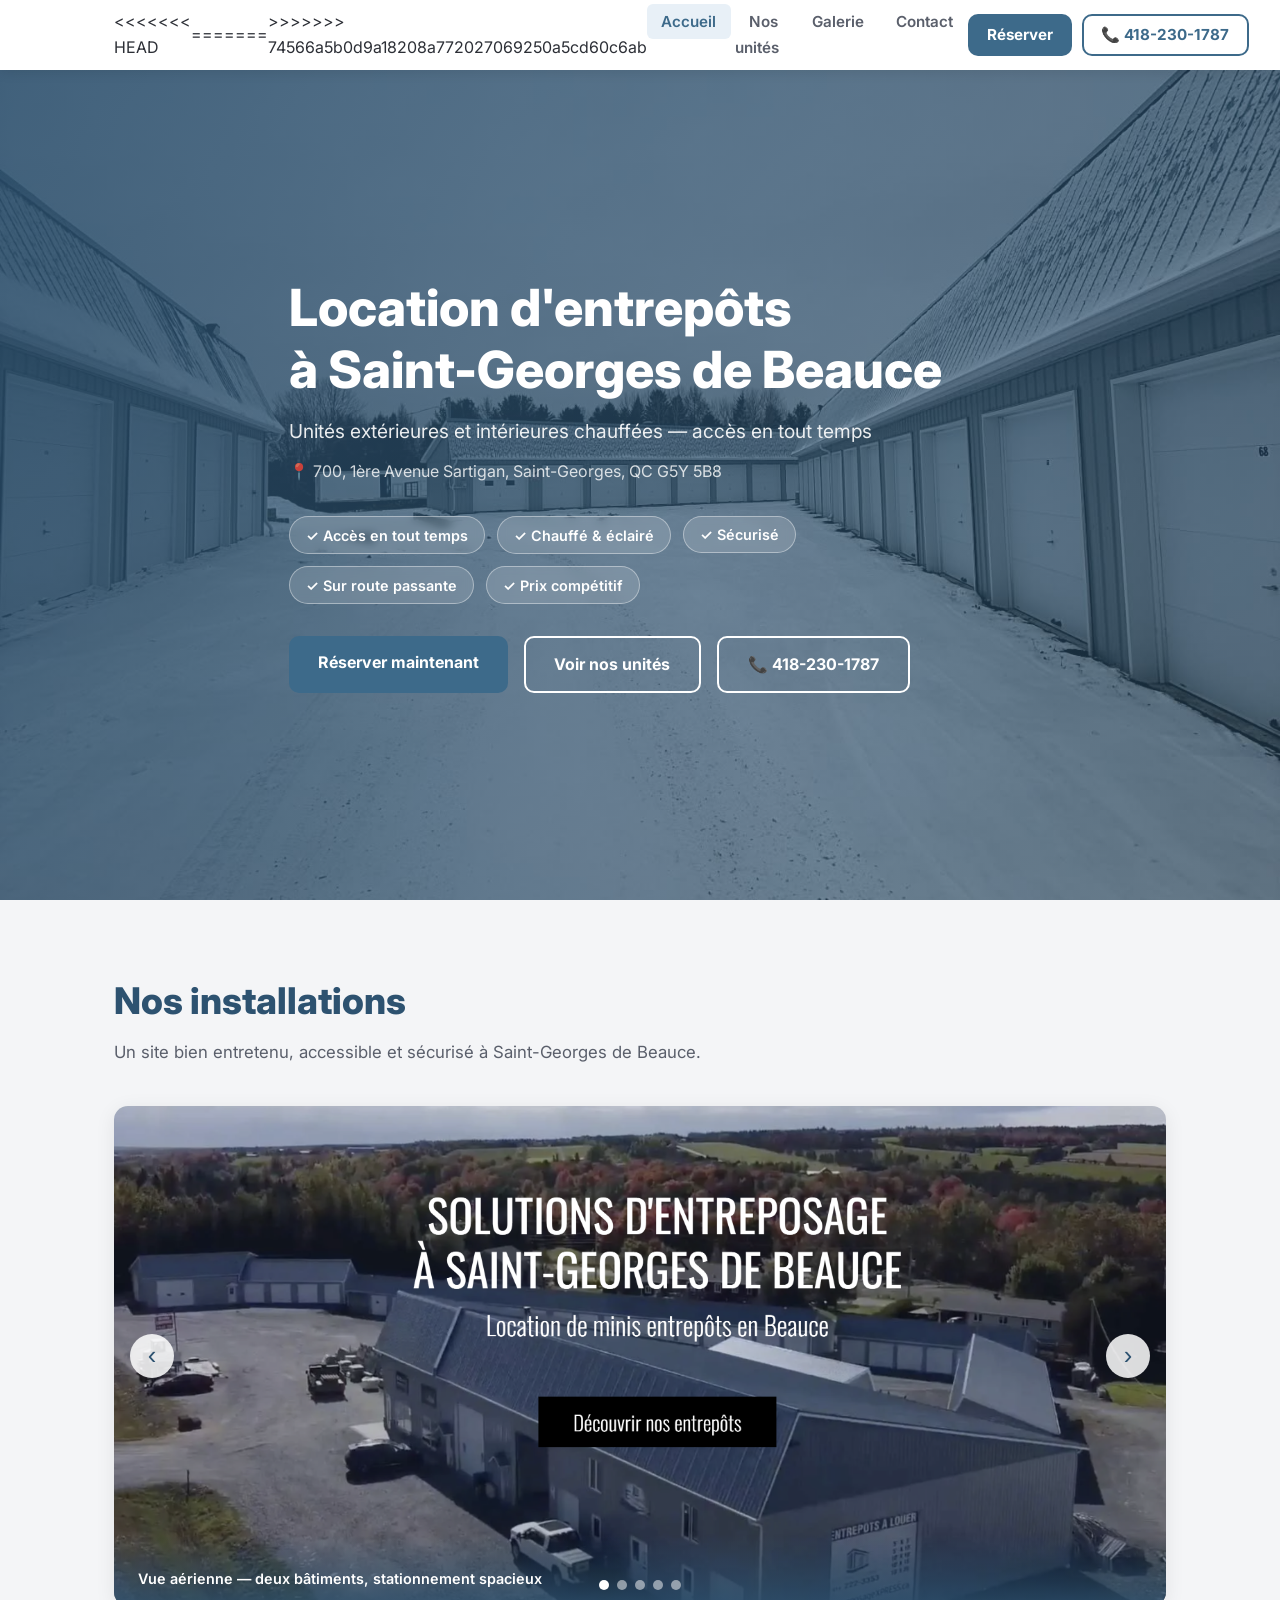
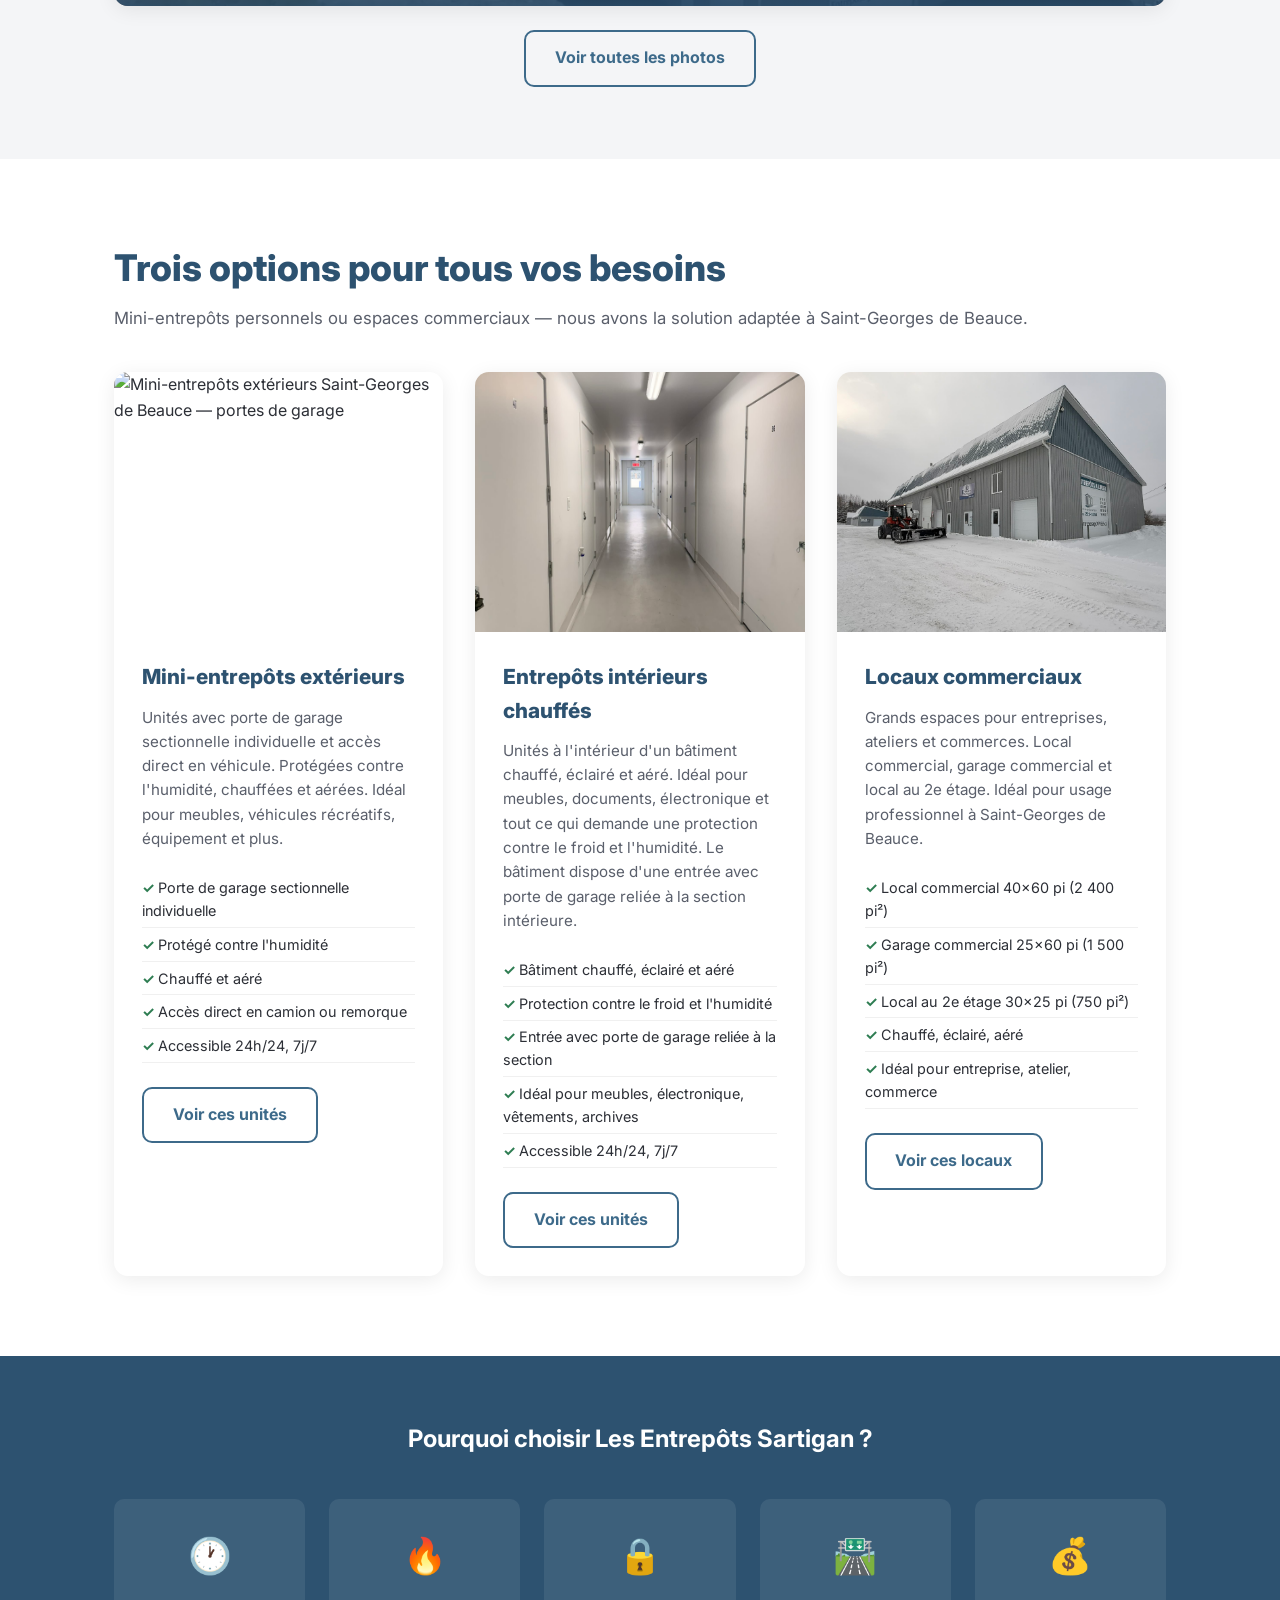
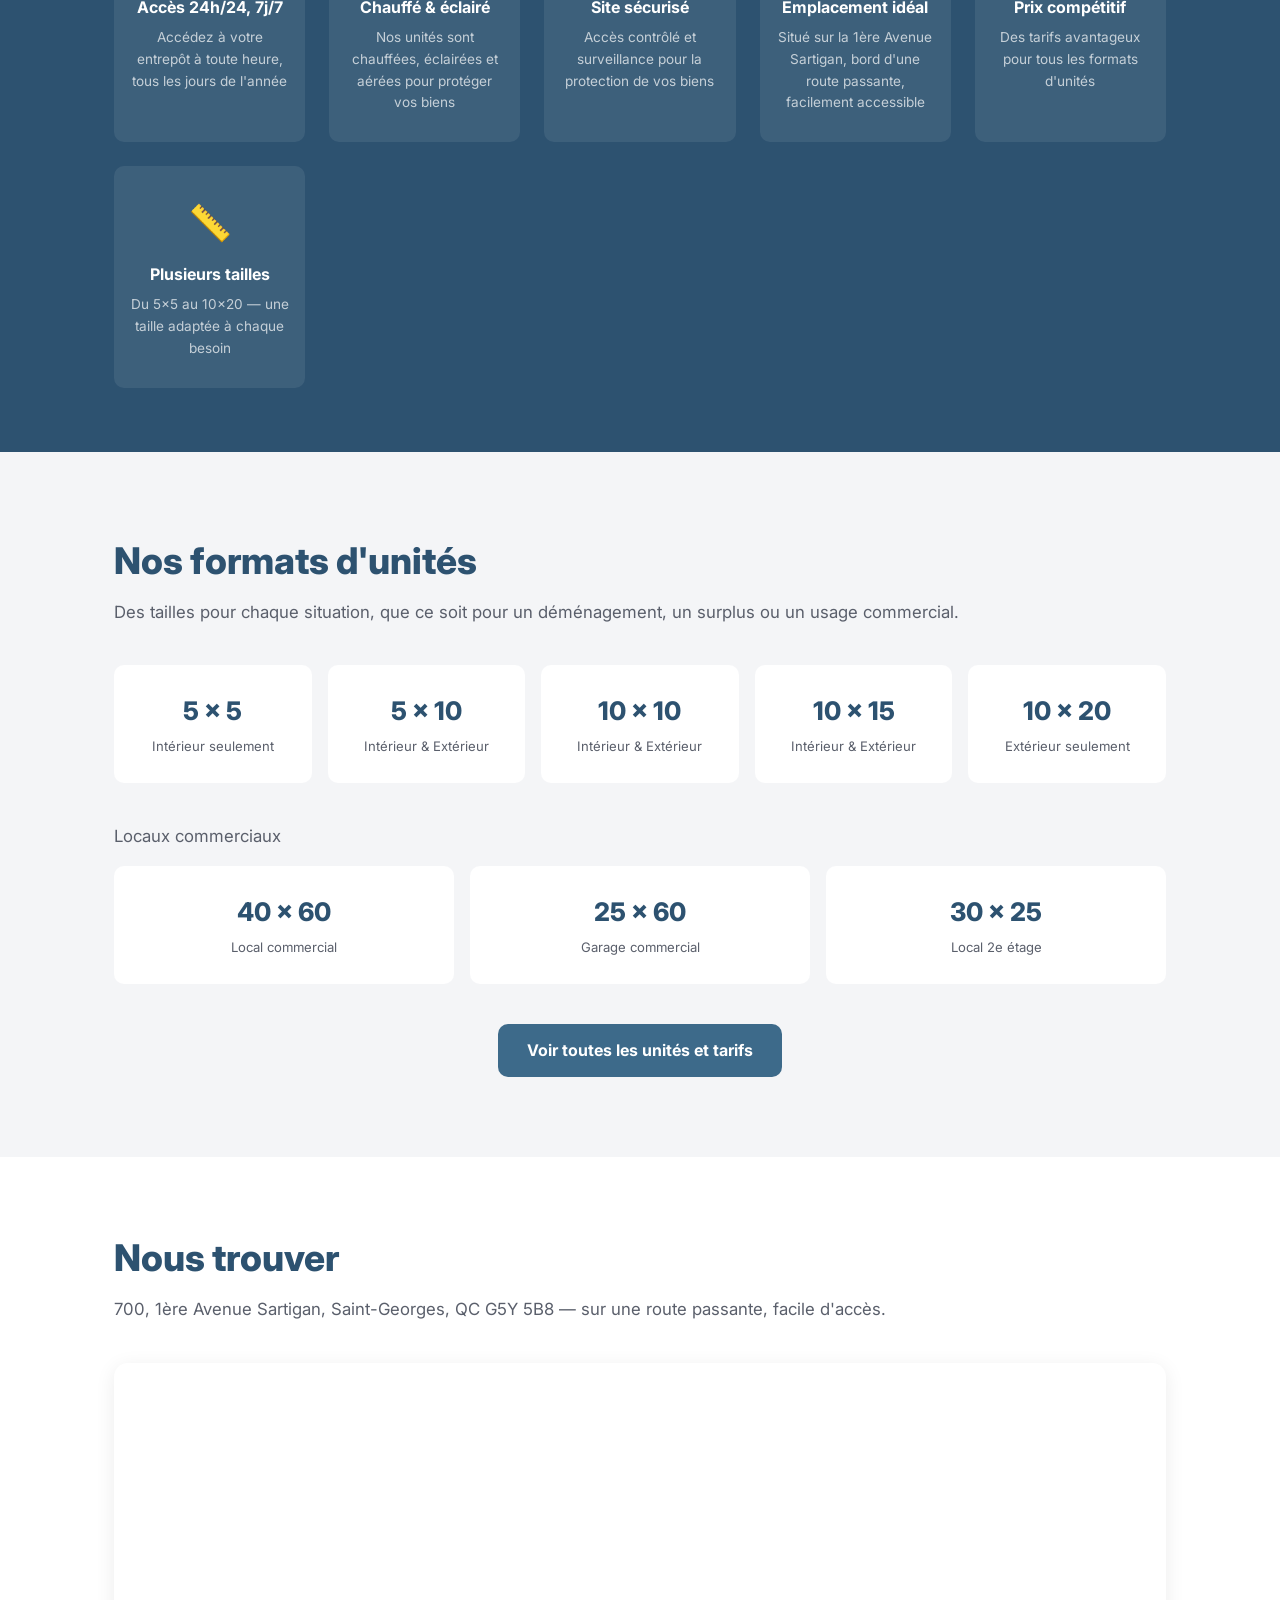
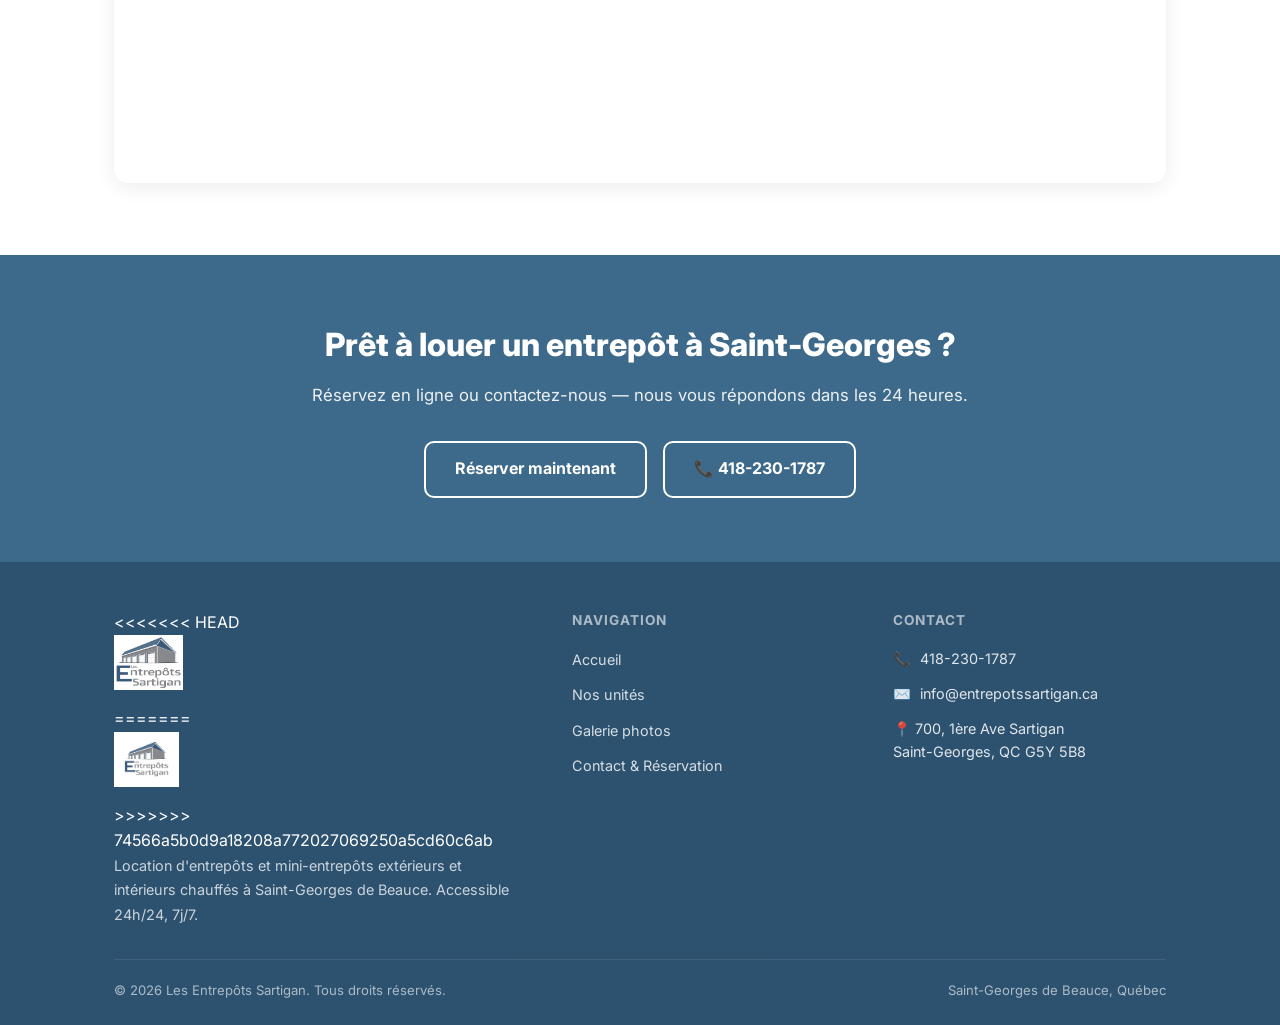
==== commit 25ae060f: "nouveau logo" ====
--- a/index.html
+++ b/index.html
@@ -18,7 +18,11 @@
 <header>
   <nav class="navbar">
     <div class="container nav-inner">
+<<<<<<< HEAD
       <a href="index.html"><img src="images/LogoActuel.png" alt="Les Entrepôts Sartigan" class="logo"></a>
+=======
+      <a href="index.html"><img src="images/NouveauxLogo.png" alt="Les Entrepôts Sartigan" class="logo"></a>
+>>>>>>> 74566a5b0d9a18208a772027069250a5cd60c6ab
       <ul class="nav-links">
         <li><a href="index.html" class="active">Accueil</a></li>
         <li><a href="unites.html">Nos unités</a></li>
@@ -276,7 +280,11 @@
   <div class="container">
     <div class="footer-grid">
       <div>
+<<<<<<< HEAD
         <img src="images/LogoActuel.png" alt="Les Entrepôts Sartigan" class="footer-logo">
+=======
+        <img src="images/NouveauxLogo.png" alt="Les Entrepôts Sartigan" class="footer-logo">
+>>>>>>> 74566a5b0d9a18208a772027069250a5cd60c6ab
         <p class="footer-desc">Location d'entrepôts et mini-entrepôts extérieurs et intérieurs chauffés à Saint-Georges de Beauce. Accessible 24h/24, 7j/7.</p>
       </div>
       <div class="footer-col">
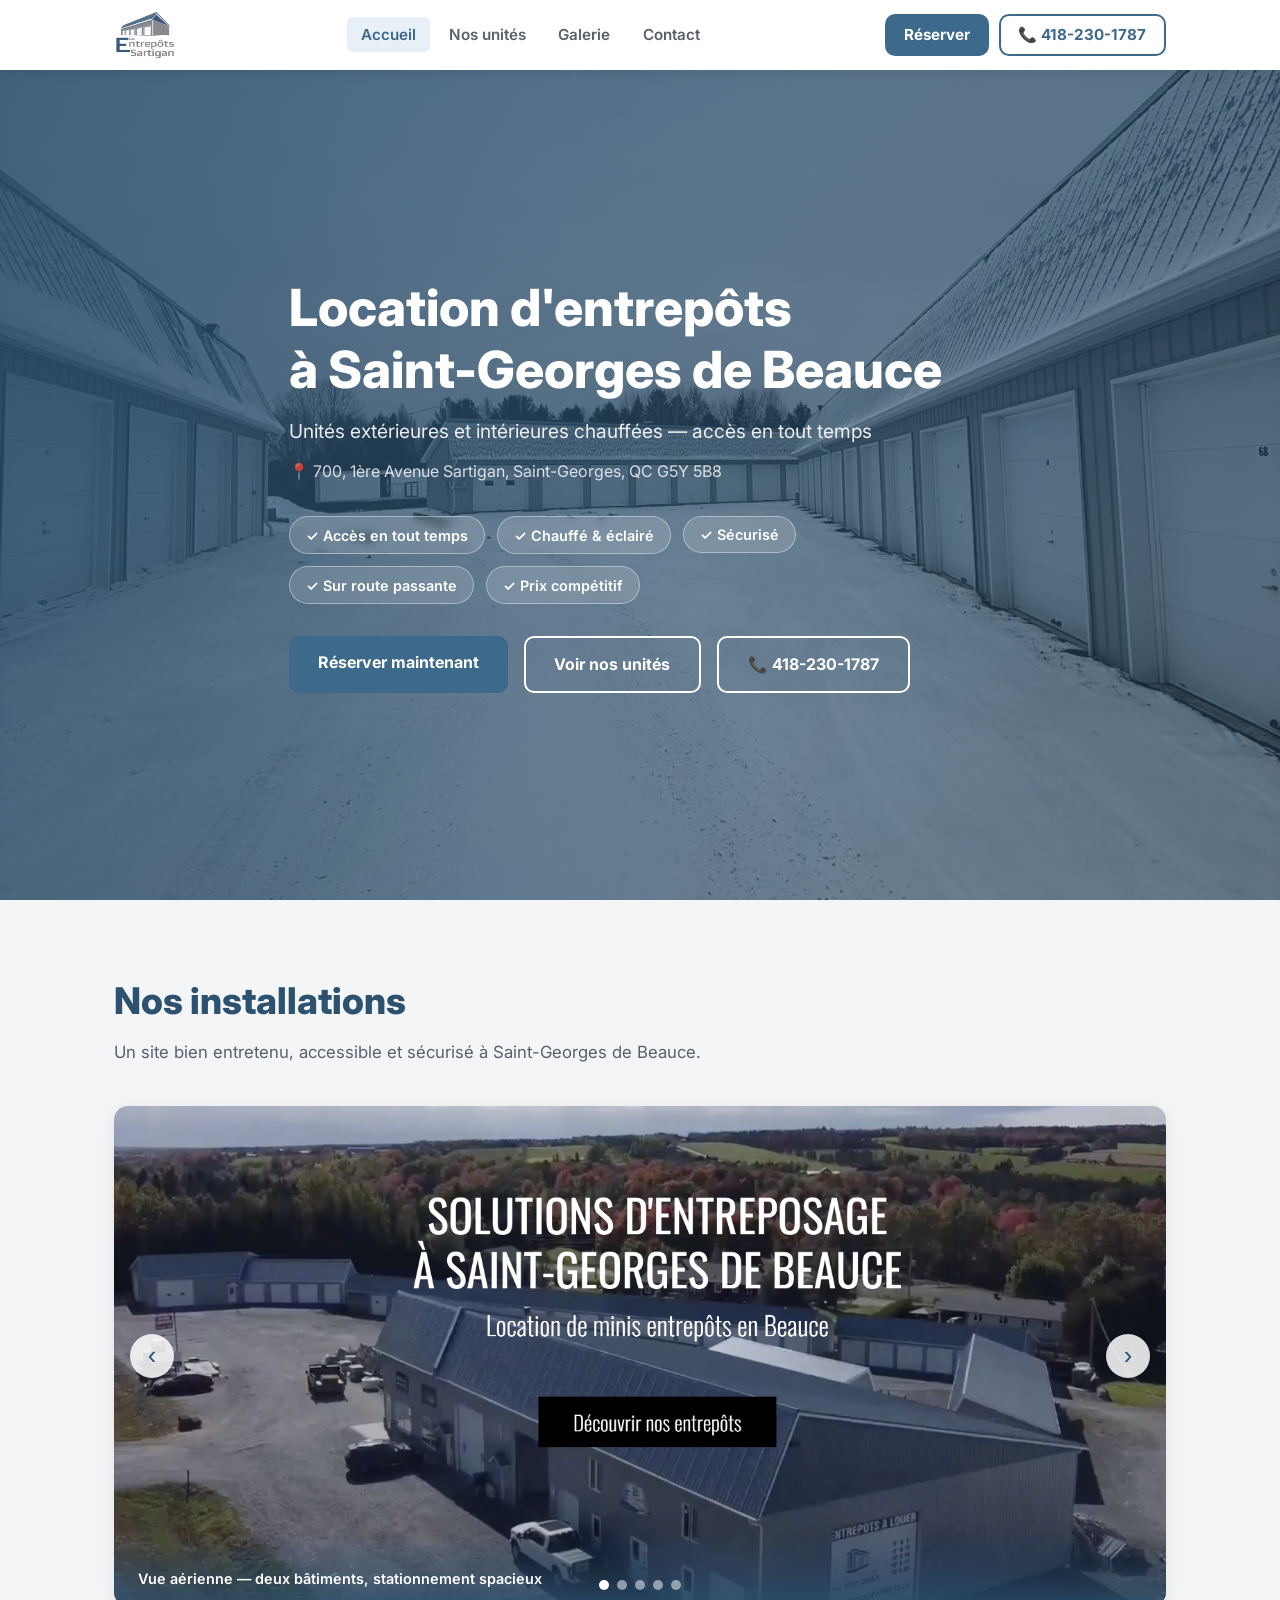
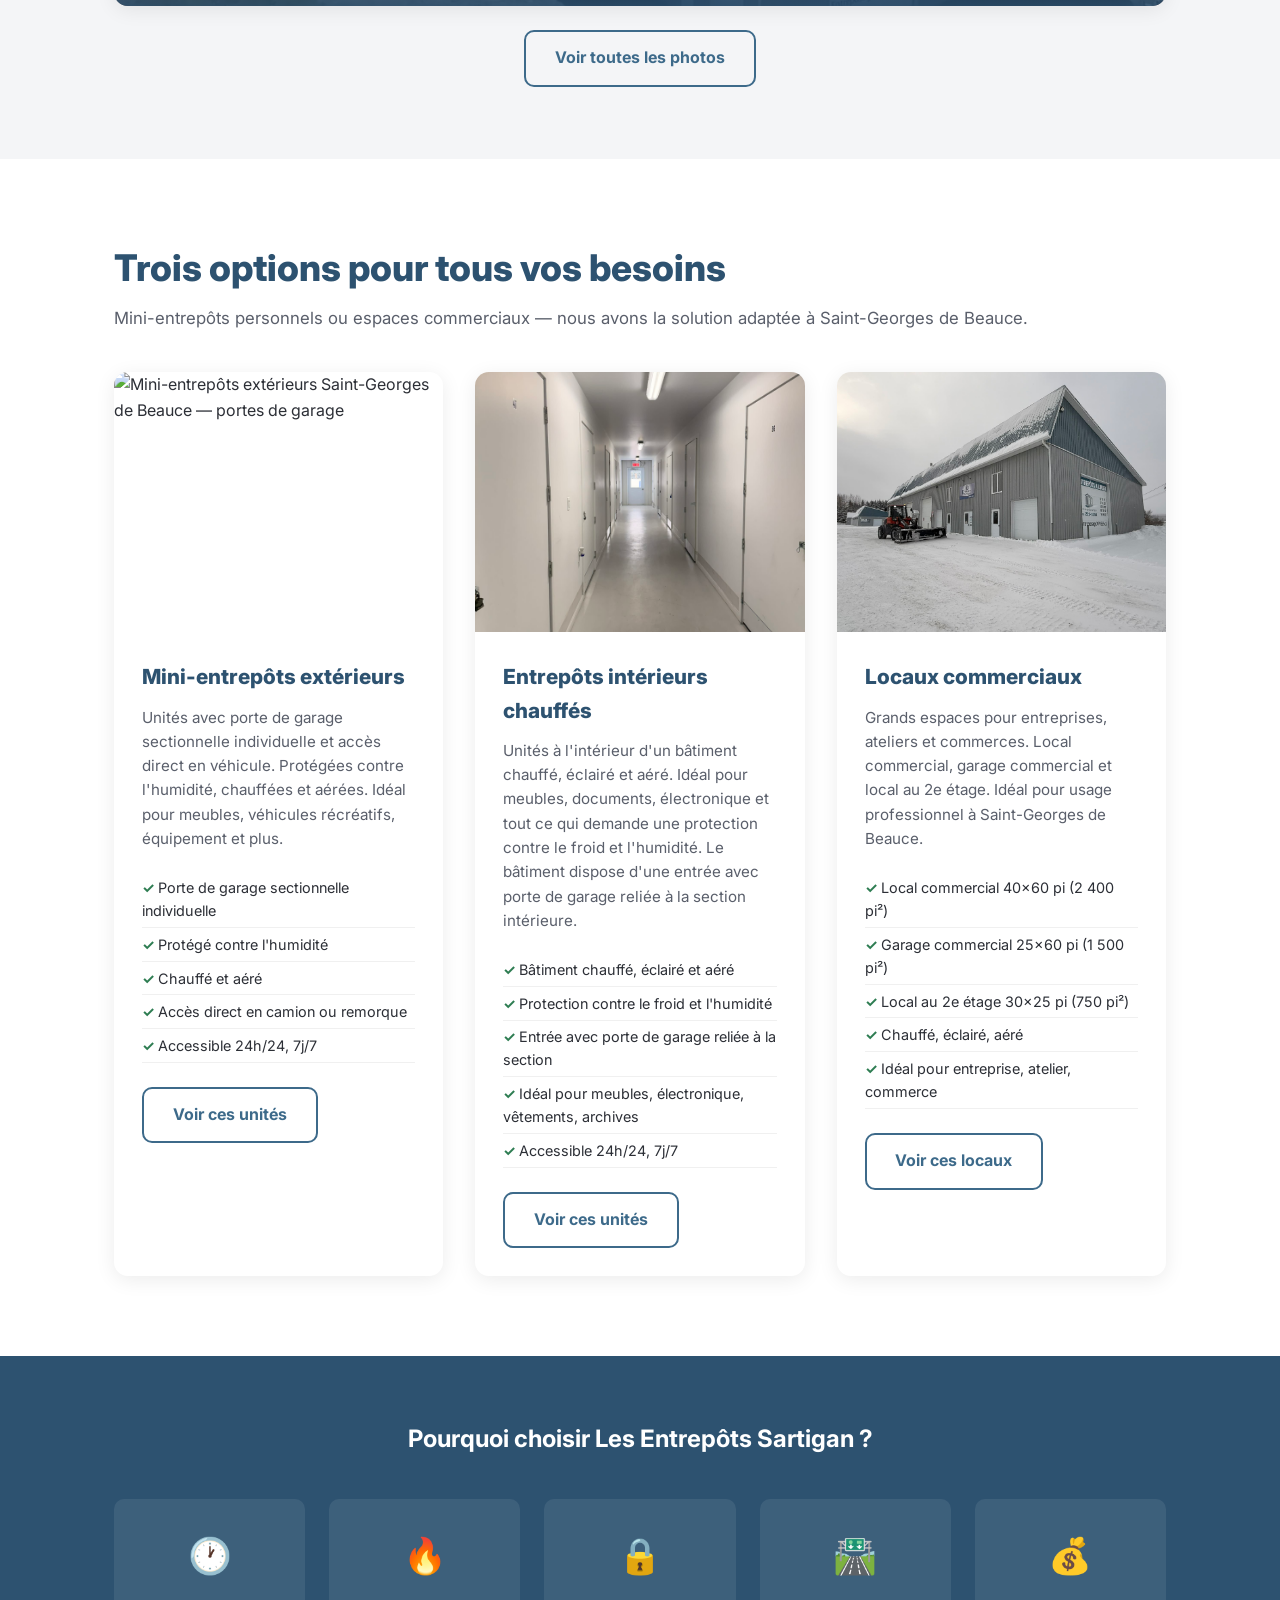
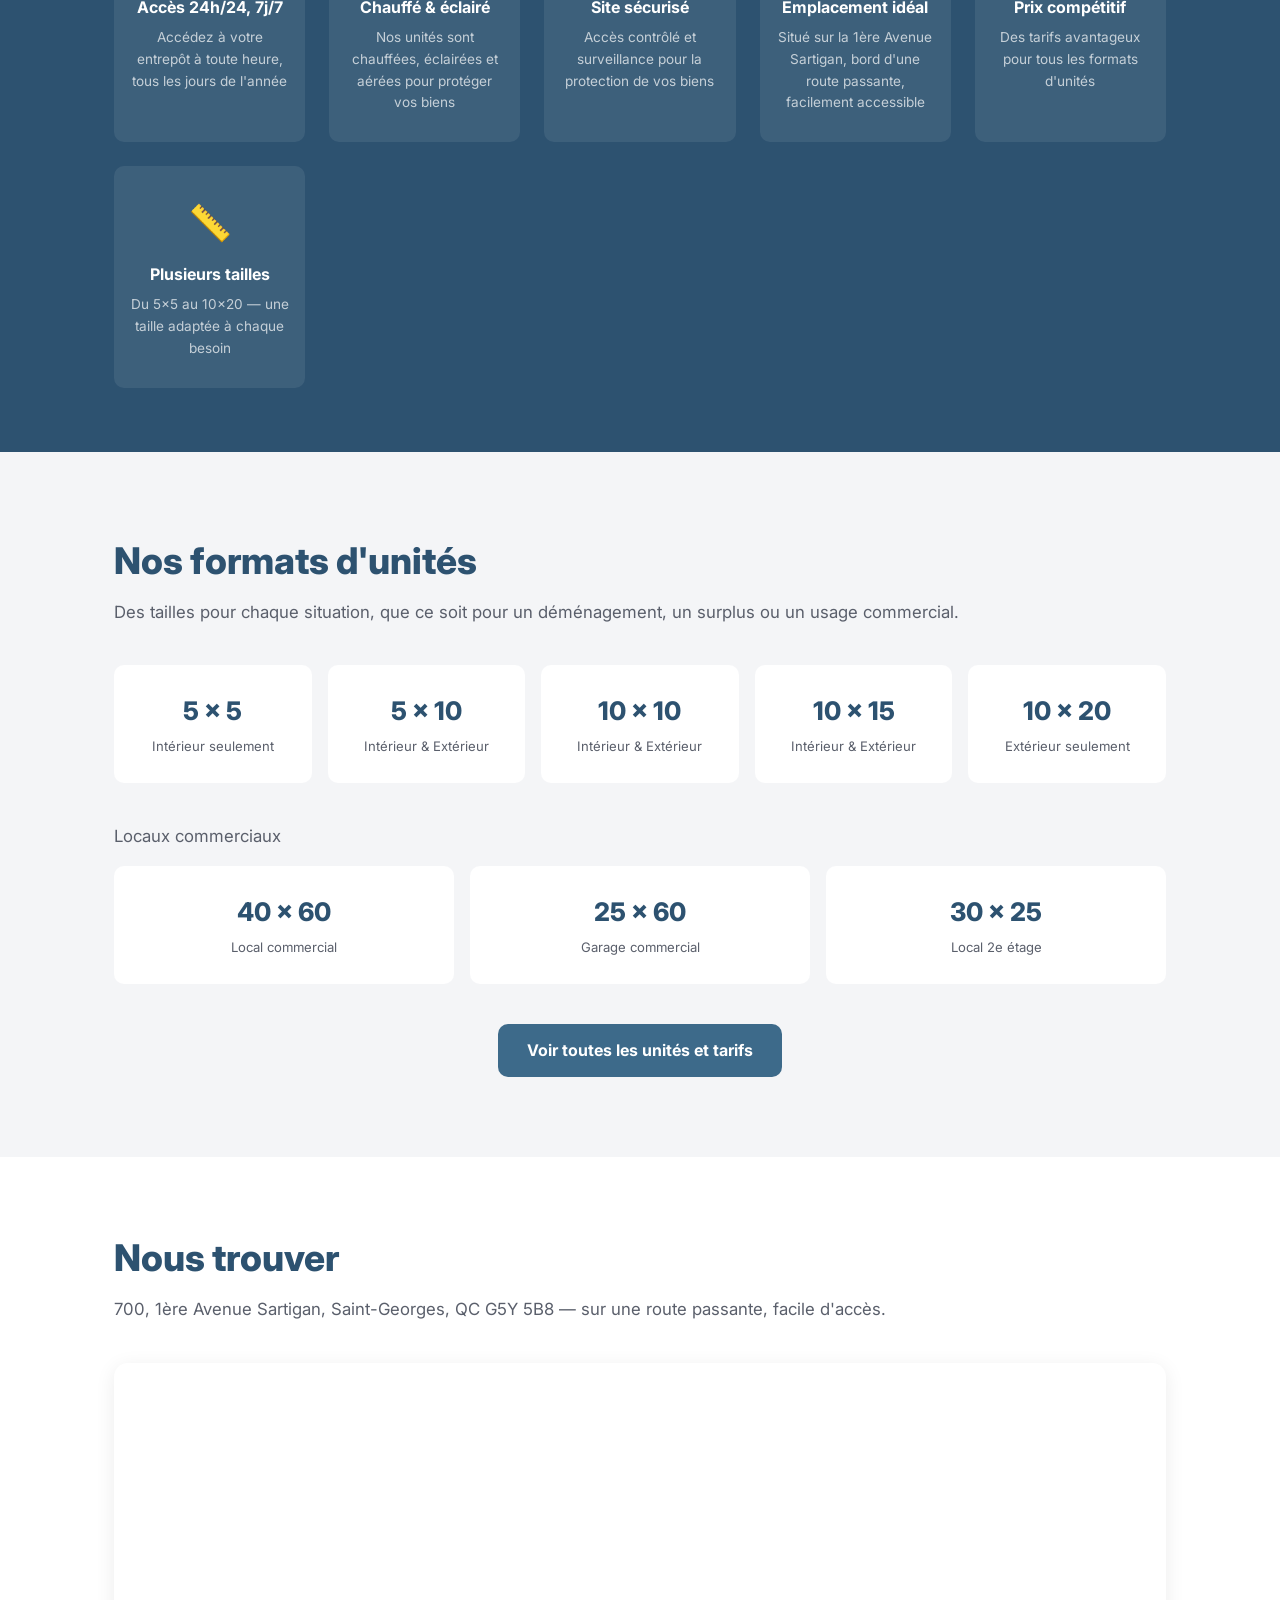
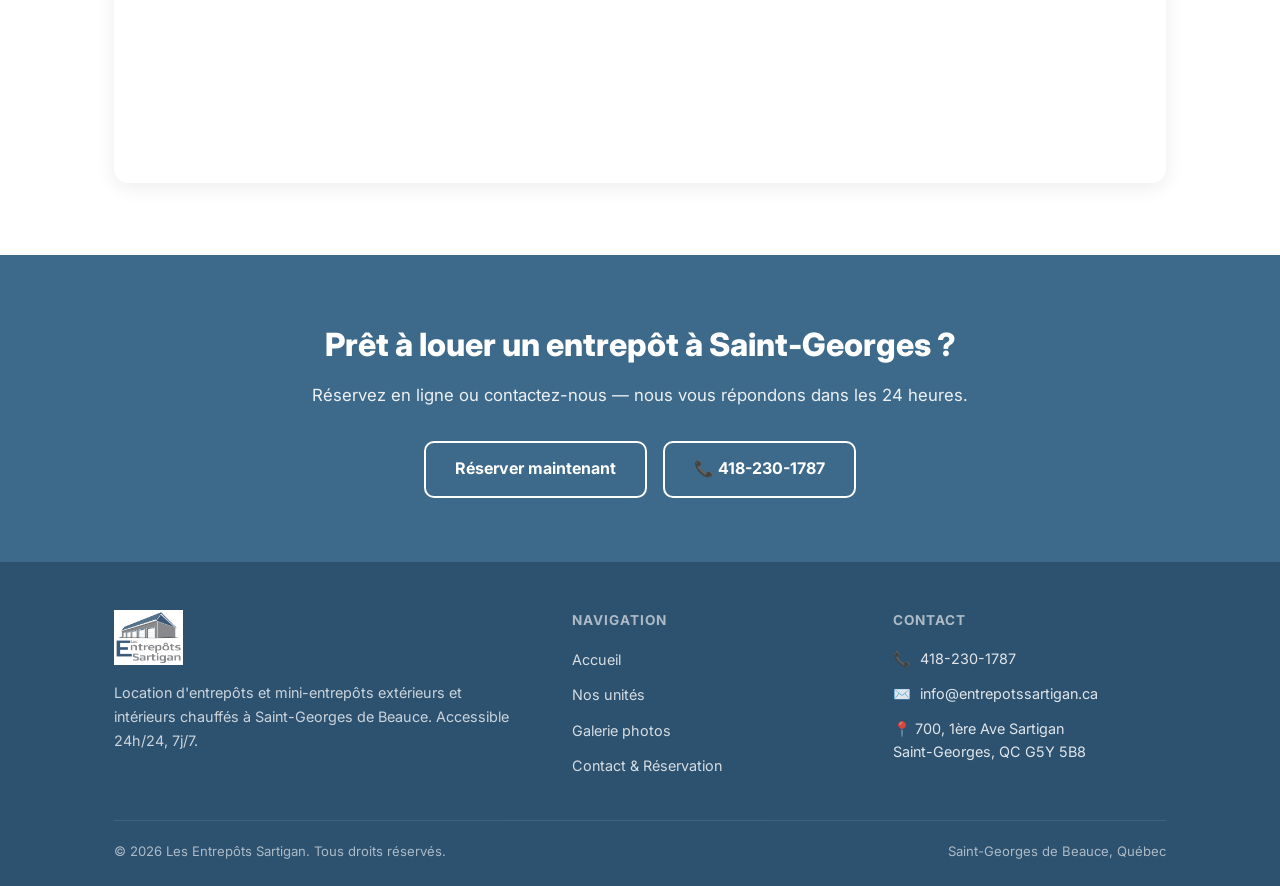
==== commit 1fc2459f: "nouveau logo" ====
--- a/index.html
+++ b/index.html
@@ -18,11 +18,7 @@
 <header>
   <nav class="navbar">
     <div class="container nav-inner">
-<<<<<<< HEAD
-      <a href="index.html"><img src="images/LogoActuel.png" alt="Les Entrepôts Sartigan" class="logo"></a>
-=======
-      <a href="index.html"><img src="images/NouveauxLogo.png" alt="Les Entrepôts Sartigan" class="logo"></a>
->>>>>>> 74566a5b0d9a18208a772027069250a5cd60c6ab
+      <a href="index.html"><img src="images/Logo.png" alt="Les Entrepôts Sartigan" class="logo"></a>
       <ul class="nav-links">
         <li><a href="index.html" class="active">Accueil</a></li>
         <li><a href="unites.html">Nos unités</a></li>
@@ -280,11 +276,7 @@
   <div class="container">
     <div class="footer-grid">
       <div>
-<<<<<<< HEAD
-        <img src="images/LogoActuel.png" alt="Les Entrepôts Sartigan" class="footer-logo">
-=======
-        <img src="images/NouveauxLogo.png" alt="Les Entrepôts Sartigan" class="footer-logo">
->>>>>>> 74566a5b0d9a18208a772027069250a5cd60c6ab
+        <img src="images/Logo.png" alt="Les Entrepôts Sartigan" class="footer-logo">
         <p class="footer-desc">Location d'entrepôts et mini-entrepôts extérieurs et intérieurs chauffés à Saint-Georges de Beauce. Accessible 24h/24, 7j/7.</p>
       </div>
       <div class="footer-col">
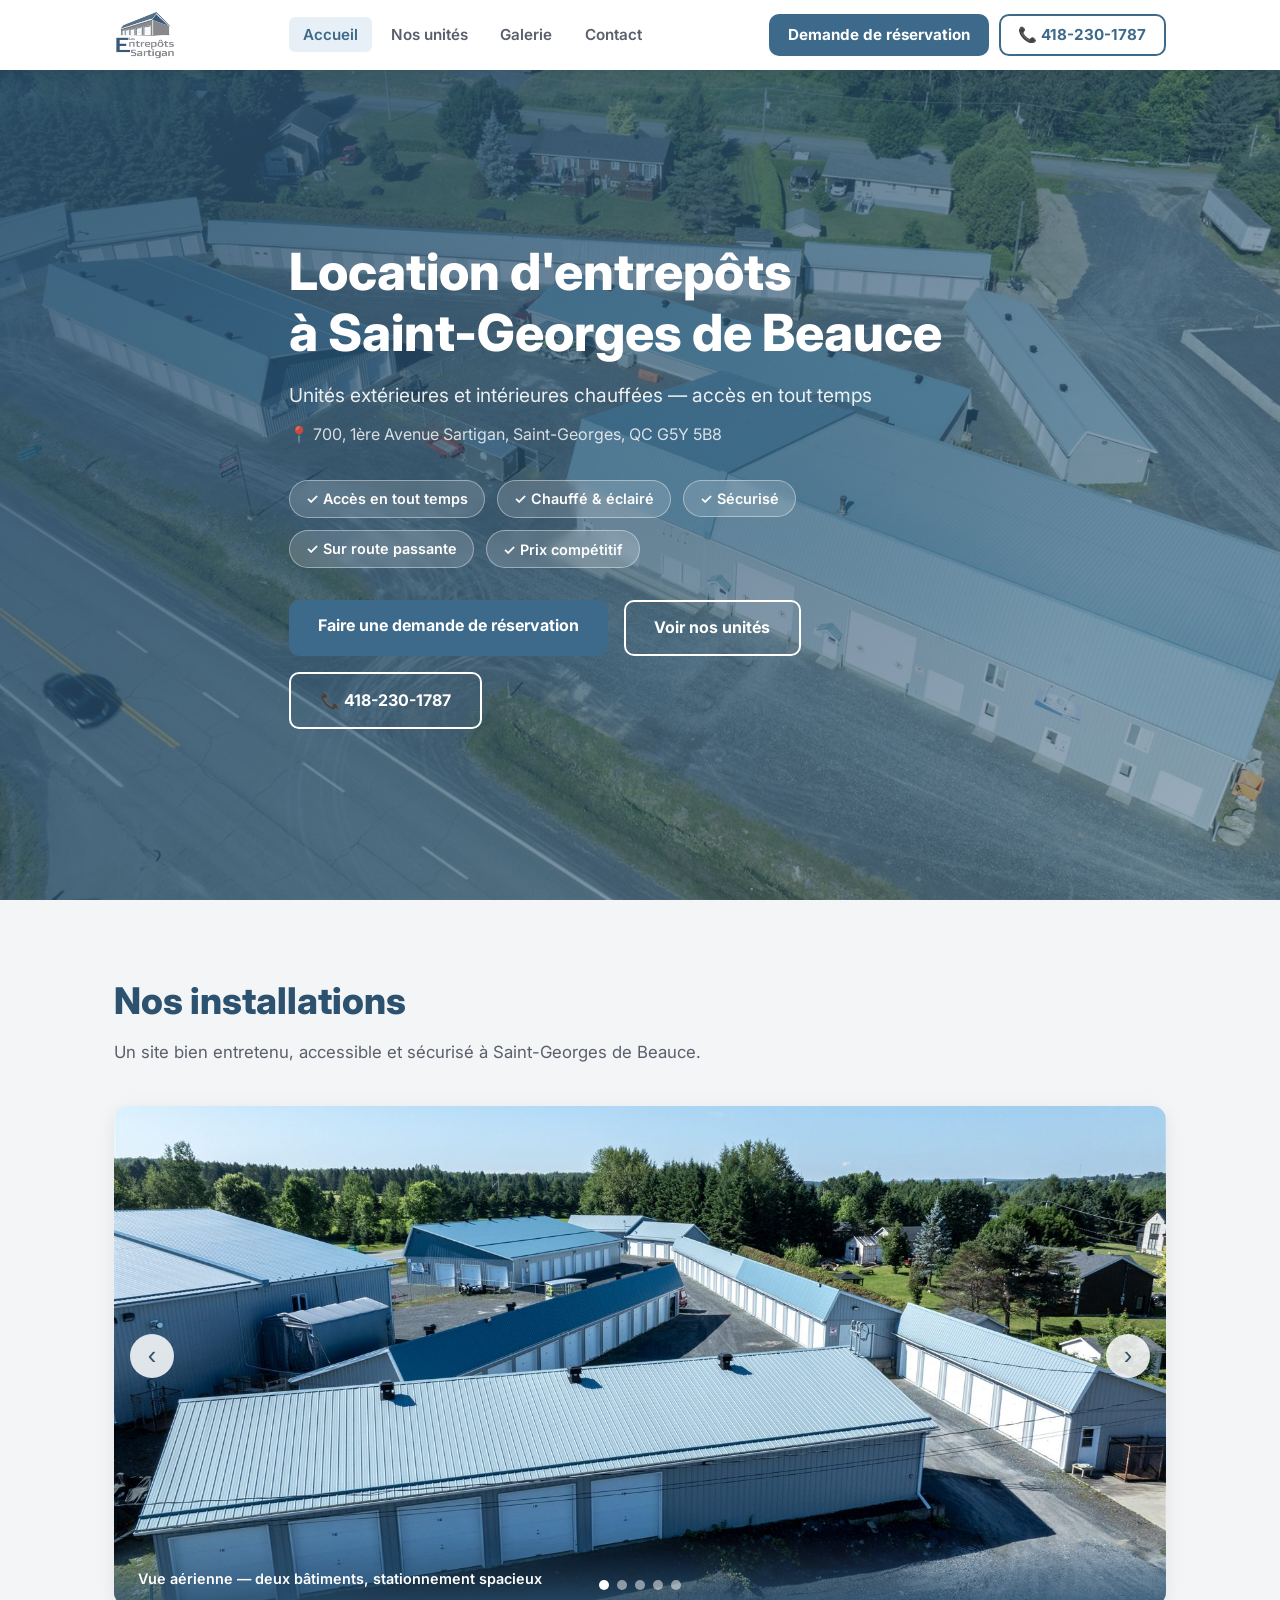
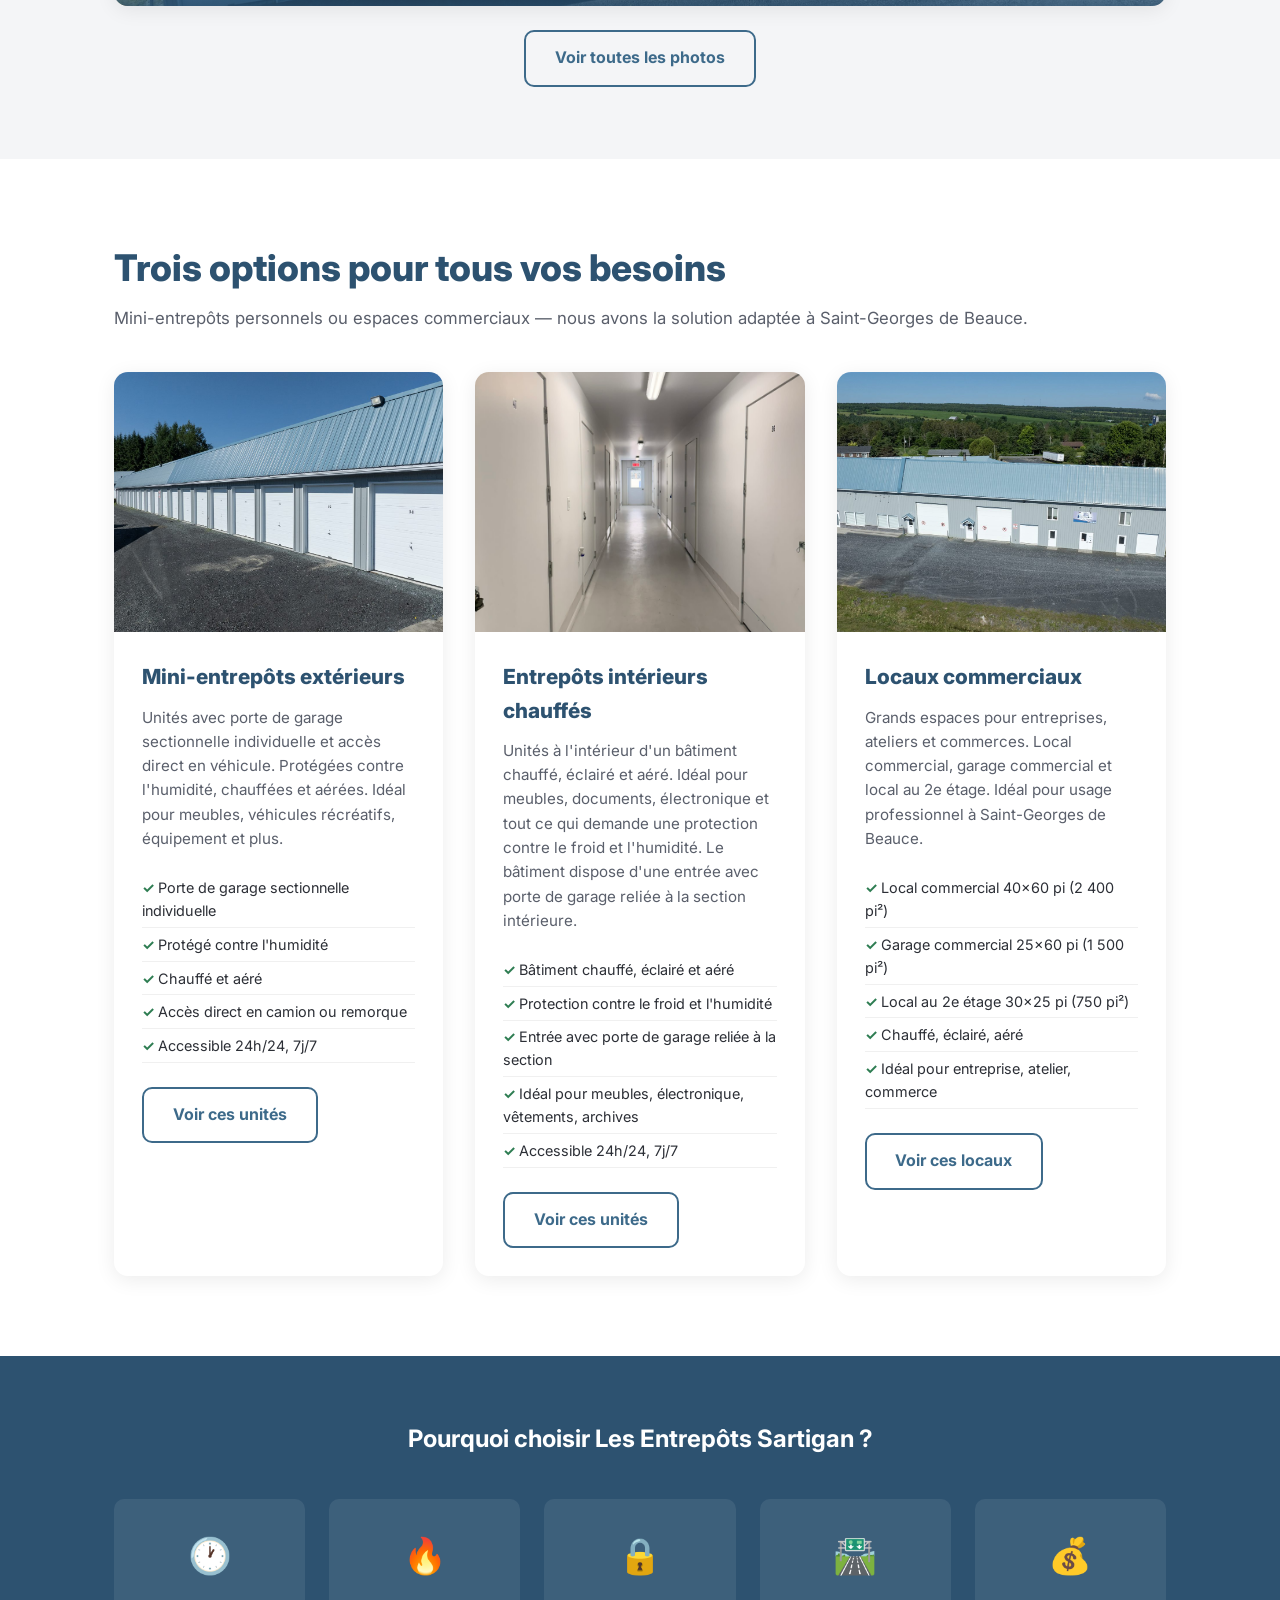
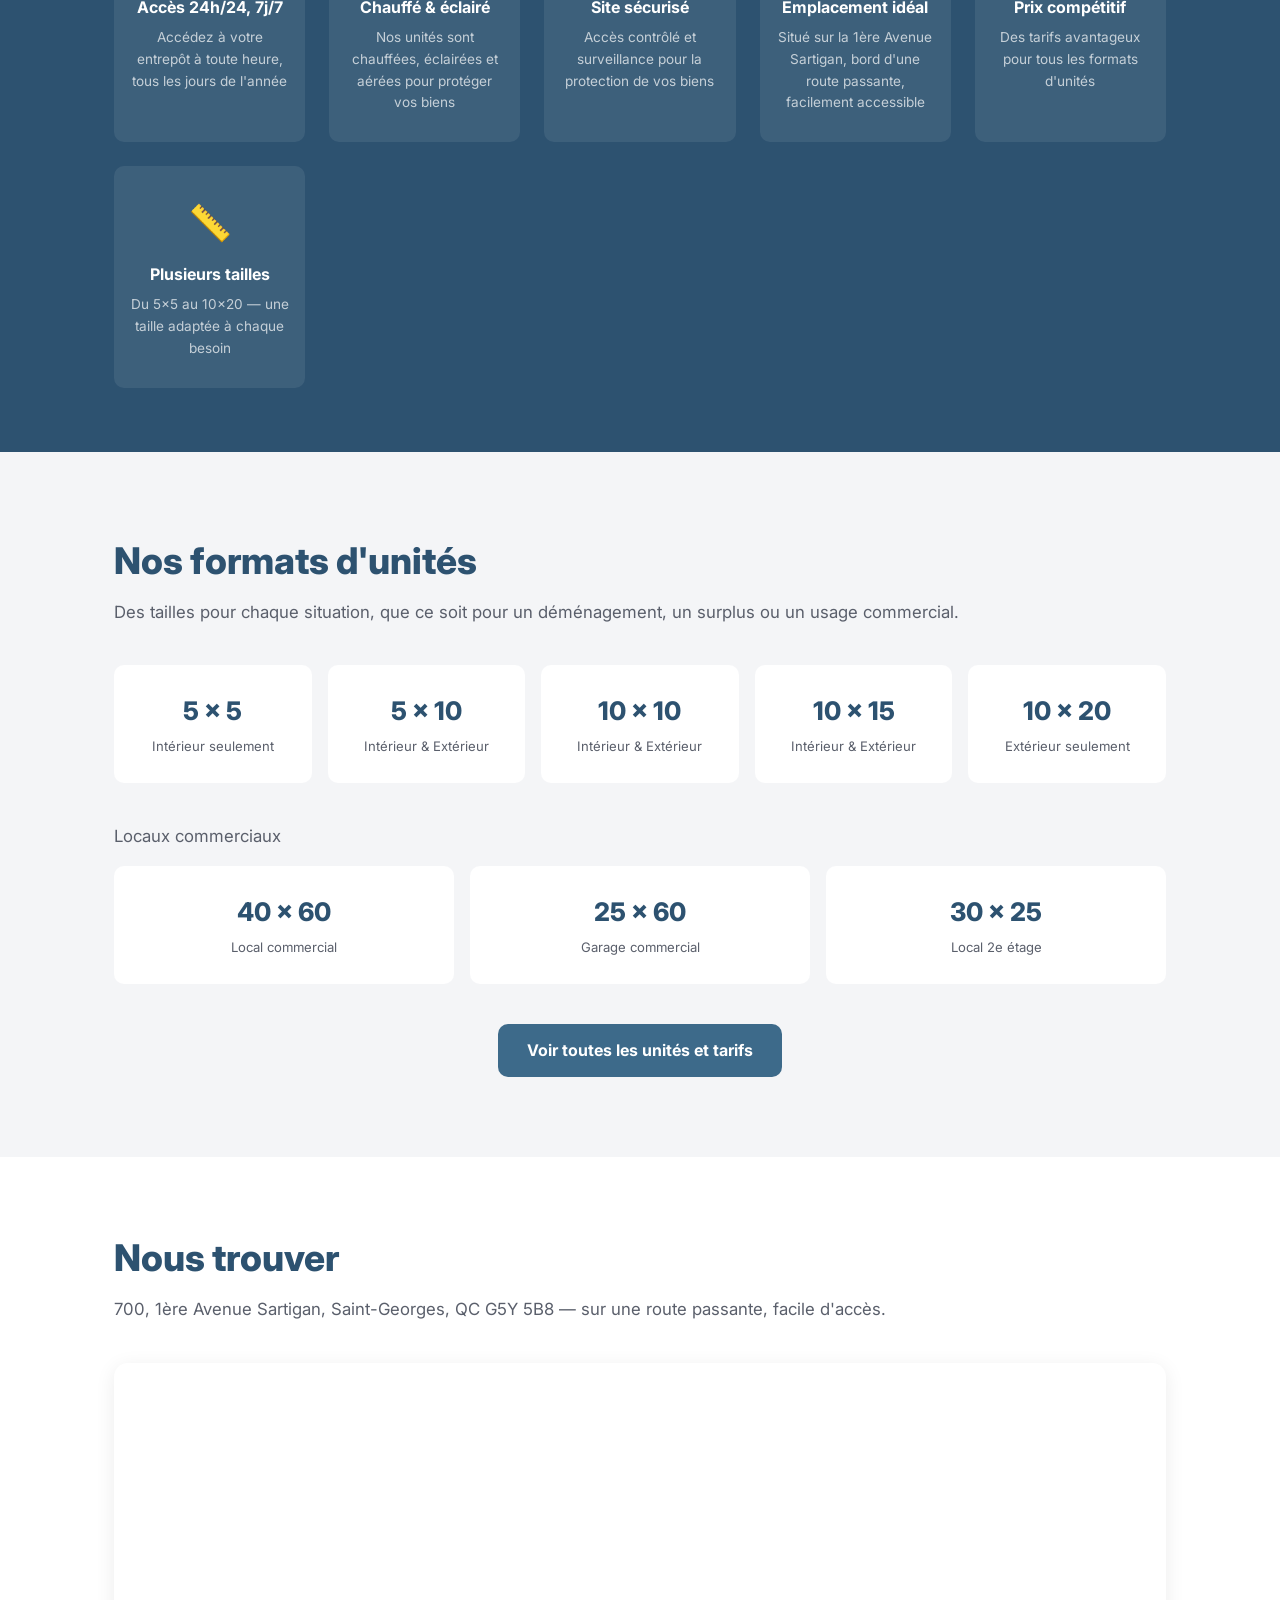
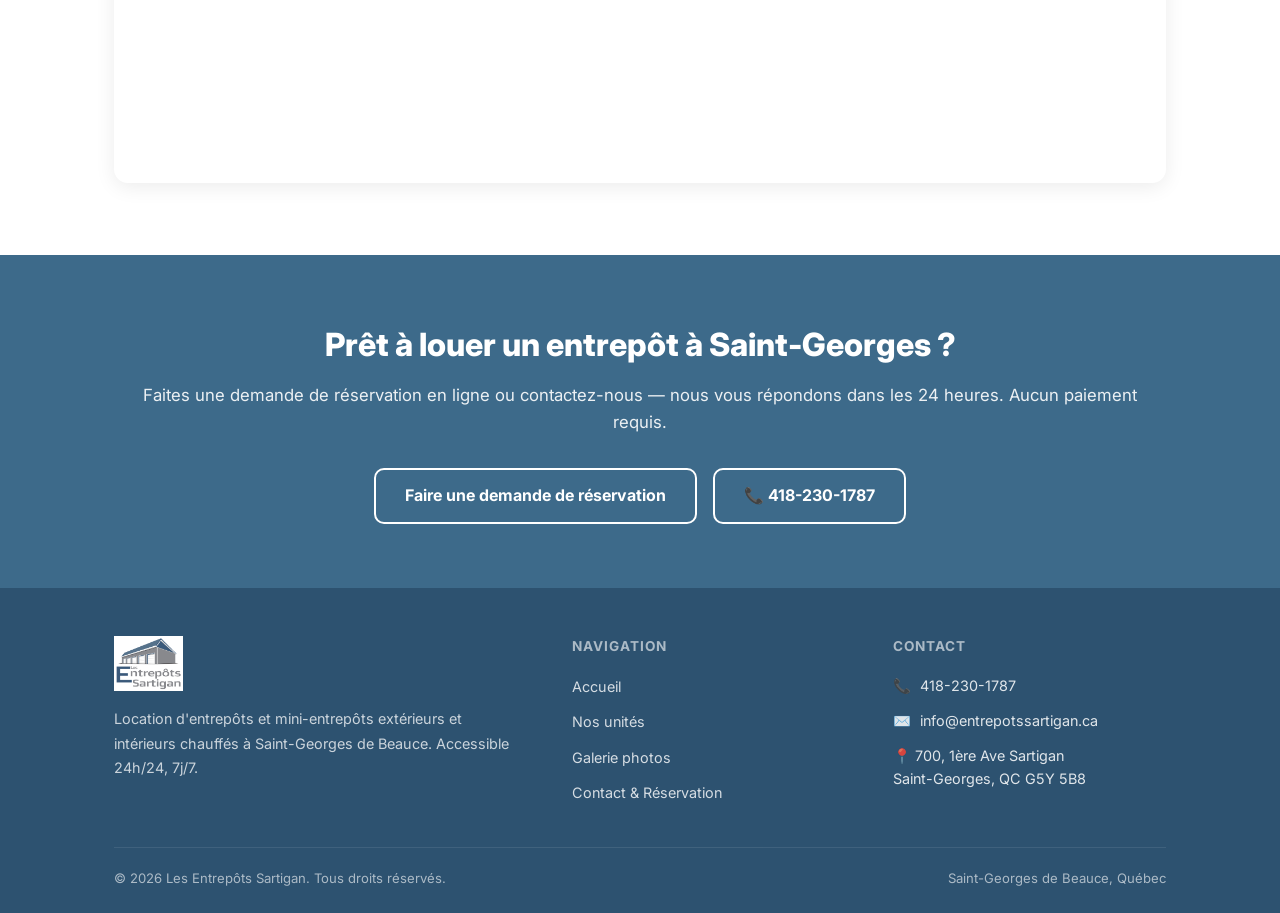
==== commit 411262d1: "Remplace le texte "Réserver" par "Demande de réservation" Le mot "réserver" laissait croire à un pai" ====
--- a/index.html
+++ b/index.html
@@ -26,7 +26,7 @@
         <li><a href="contact.html">Contact</a></li>
       </ul>
       <div class="nav-actions">
-        <a href="reserver.html" class="btn-reserver">Réserver</a>
+        <a href="reserver.html" class="btn-reserver">Demande de réservation</a>
         <a href="tel:4182301787" class="btn-phone">📞 418-230-1787</a>
       </div>
     </div>
@@ -48,7 +48,7 @@
       <span class="hero-badge">✓ Prix compétitif</span>
     </div>
     <div class="hero-cta">
-      <a href="reserver.html" class="btn btn-primary">Réserver maintenant</a>
+      <a href="reserver.html" class="btn btn-primary">Faire une demande de réservation</a>
       <a href="unites.html" class="btn btn-secondary">Voir nos unités</a>
       <a href="tel:4182301787" class="btn btn-secondary">📞 418-230-1787</a>
     </div>
@@ -264,9 +264,9 @@
 <section class="cta-banner">
   <div class="container">
     <h2>Prêt à louer un entrepôt à Saint-Georges ?</h2>
-    <p>Réservez en ligne ou contactez-nous — nous vous répondons dans les 24 heures.</p>
+    <p>Faites une demande de réservation en ligne ou contactez-nous — nous vous répondons dans les 24 heures. Aucun paiement requis.</p>
     <div class="cta-banner-btns">
-      <a href="contact.html#reservation" class="btn btn-secondary">Réserver maintenant</a>
+      <a href="contact.html#reservation" class="btn btn-secondary">Faire une demande de réservation</a>
       <a href="tel:4182301787" class="btn btn-secondary">📞 418-230-1787</a>
     </div>
   </div>
